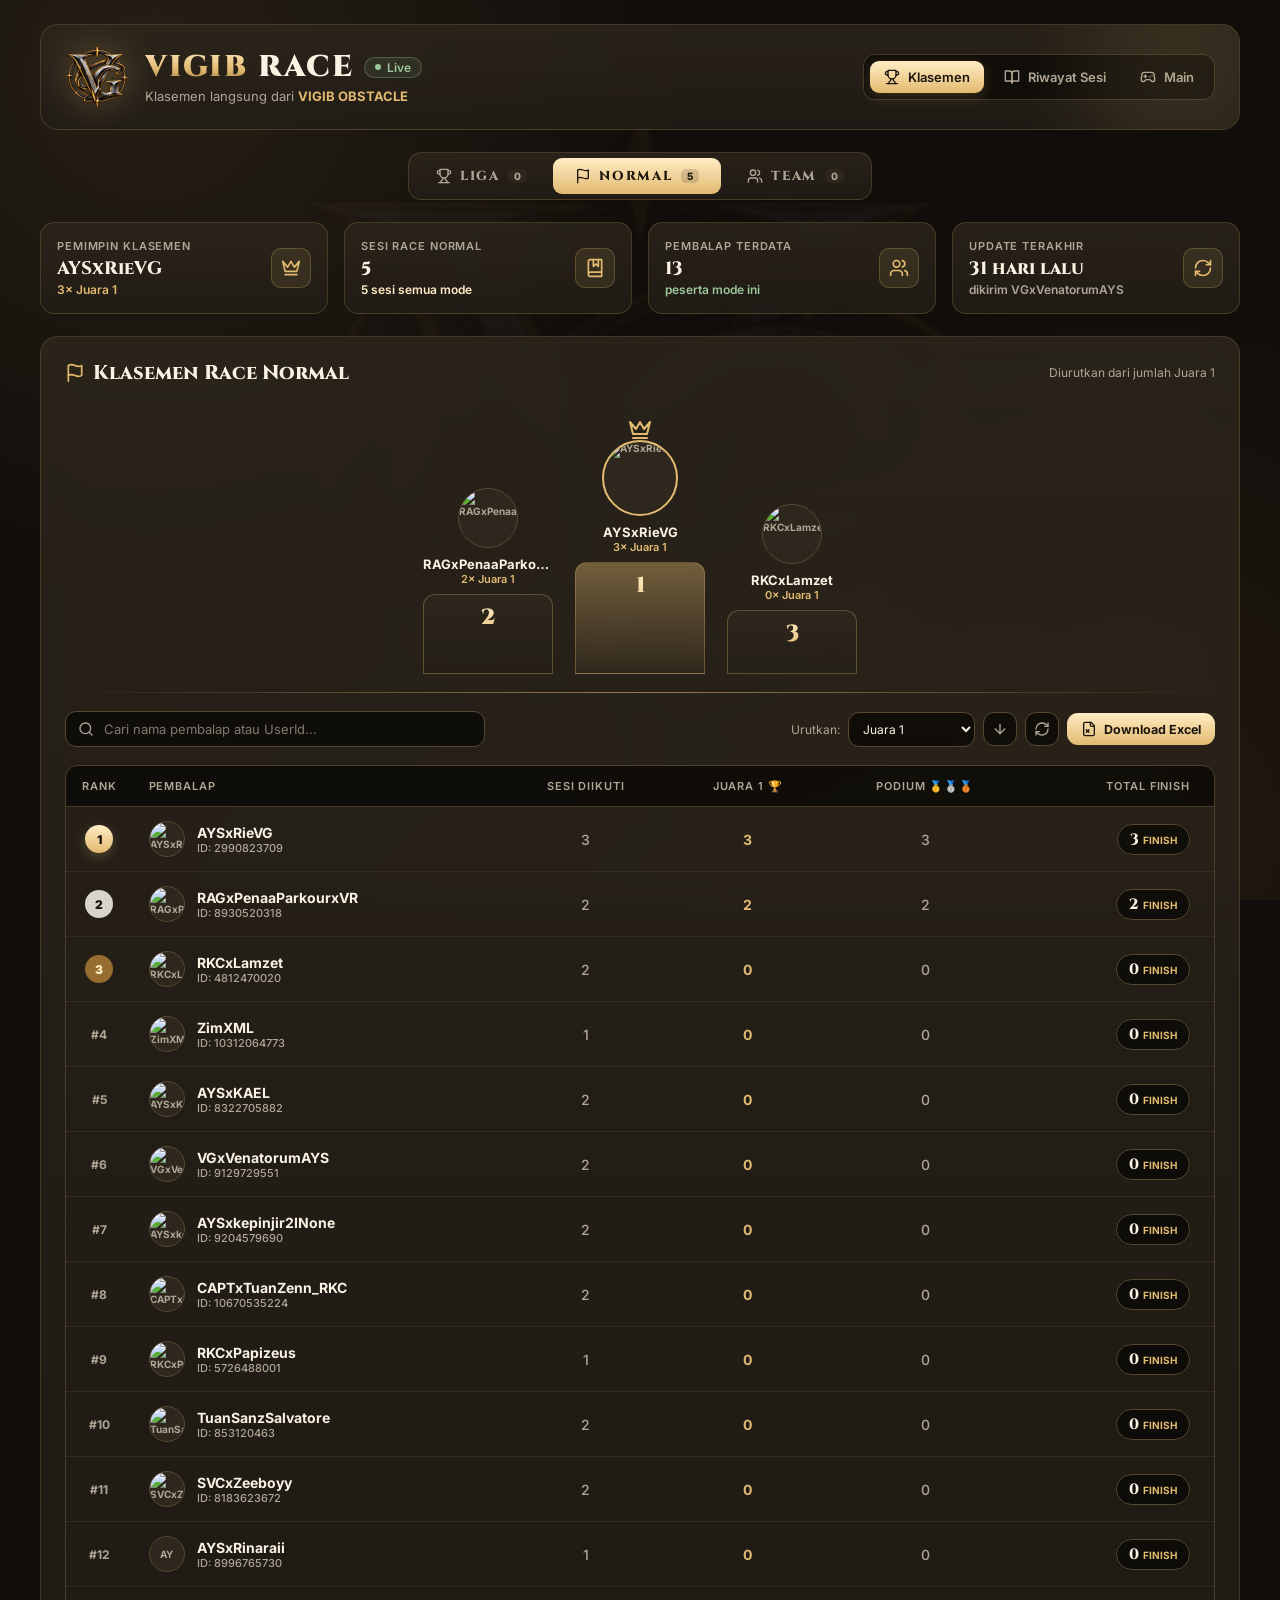
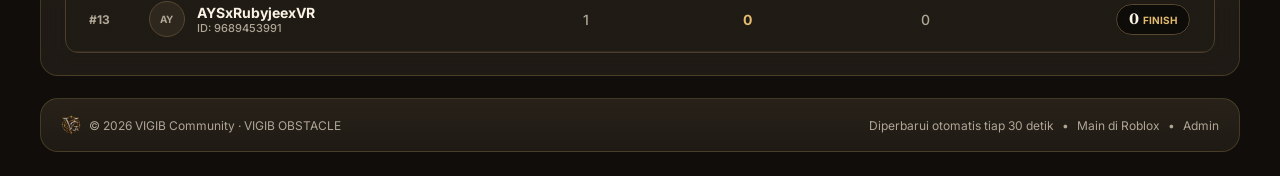
==== index.html @ 1d89939a "Add files via upload" ====
<!DOCTYPE html>
<html lang="id">
<head>
<meta charset="UTF-8">
<meta name="viewport" content="width=device-width, initial-scale=1.0">
<title>VIGIB Race · Klasemen Live</title>
<meta name="description" content="Klasemen dan riwayat race VIGIB OBSTACLE — Race Liga, Normal, dan Team, langsung dari dalam game.">
<meta name="theme-color" content="#100d0a">
<meta property="og:title" content="VIGIB Race · Klasemen Live">
<meta property="og:description" content="Klasemen Liga, Race Normal & Team dari VIGIB OBSTACLE.">
<meta property="og:image" content="logo-vg.png">
<link rel="icon" type="image/png" href="logo-vg.png">
<link rel="preconnect" href="https://fonts.googleapis.com">
<link rel="preconnect" href="https://fonts.gstatic.com" crossorigin>
<link href="https://fonts.googleapis.com/css2?family=Inter:wght@400;500;600;700;800&family=Cinzel:wght@700;800;900&display=swap" rel="stylesheet">
<style>
:root{
  --base:#100d0a; --deep:#0b0907; --card:#221d17; --card2:#2e271d; --line:#584832;
  --gold:#e2ba70; --hi:#ffecc4; --lo:#966c30; --ivory:#faf3e4; --muted:#b0a696; --ink:#1c160e;
  --sage:#9cc79a; --rose:#e58a7a;
  --display:'Cinzel', Georgia, serif; --sans:'Inter', system-ui, -apple-system, 'Segoe UI', Roboto, sans-serif;
}
*{box-sizing:border-box}
html,body{margin:0}
body{
  min-height:100vh; background:var(--base); color:var(--ivory); font-family:var(--sans); font-size:14px;
  background-image:
    radial-gradient(circle at 12% 8%, rgba(226,186,112,.10) 0%, transparent 38%),
    radial-gradient(circle at 88% 92%, rgba(150,108,48,.12) 0%, transparent 42%),
    radial-gradient(circle at 50% 120%, rgba(255,236,196,.05) 0%, transparent 50%);
  background-attachment:fixed;
}
.watermark{position:fixed;inset:0;pointer-events:none;z-index:0;background:url('logo-vg.png') no-repeat center 55%/min(70vw,720px);opacity:.035}
.wrap{position:relative;z-index:1;max-width:1240px;margin:0 auto;padding:24px 20px;display:flex;flex-direction:column;gap:22px}
.panel{background:linear-gradient(180deg,rgba(46,39,29,.80),rgba(34,29,23,.84));backdrop-filter:blur(14px);-webkit-backdrop-filter:blur(14px);border:1px solid rgba(226,186,112,.18);border-radius:18px}
.gold-text{background:linear-gradient(180deg,#ffecc4 0%,#e2ba70 55%,#966c30 100%);-webkit-background-clip:text;background-clip:text;color:transparent}
.gold-btn{background:linear-gradient(180deg,#ffecc4 0%,#e2ba70 100%);color:var(--ink)}
.gold-line{height:1px;background:linear-gradient(90deg,transparent,rgba(226,186,112,.6),transparent)}
.ico{width:16px;height:16px;flex-shrink:0;stroke:currentColor;fill:none;stroke-width:2;stroke-linecap:round;stroke-linejoin:round}
.cinzel{font-family:var(--display)}
.muted{color:var(--muted)} .gold{color:var(--gold)} .sage{color:var(--sage)} .hi{color:var(--hi)}

/* header */
header.panel{position:relative;overflow:hidden;padding:20px 24px;display:flex;gap:16px;align-items:center;justify-content:space-between;flex-wrap:wrap}
header .glow{position:absolute;right:-40px;top:-40px;width:200px;height:200px;border-radius:50%;background:rgba(226,186,112,.10);filter:blur(40px);pointer-events:none}
.brand{display:flex;align-items:center;gap:16px}
.brand img{width:64px;height:64px;filter:drop-shadow(0 0 18px rgba(226,186,112,.35));animation:float 6s ease-in-out infinite}
@keyframes float{0%,100%{transform:translateY(0)}50%{transform:translateY(-4px)}}
.brand h1{margin:0;font-family:var(--display);font-weight:900;font-size:30px;letter-spacing:.06em;line-height:1.1}
.brand p{margin:4px 0 0;color:var(--muted);font-size:13px}
.title-row{display:flex;align-items:center;gap:10px;flex-wrap:wrap}
.live{display:inline-flex;align-items:center;gap:6px;padding:2px 10px;border-radius:99px;font-size:12px;font-weight:600;border:1px solid}
.live.on{background:rgba(156,199,154,.1);color:var(--sage);border-color:rgba(156,199,154,.3)}
.live.off{background:rgba(229,138,122,.1);color:var(--rose);border-color:rgba(229,138,122,.3)}
.live .dot{width:6px;height:6px;border-radius:50%;background:currentColor;animation:pulse 2s ease-in-out infinite}
@keyframes pulse{0%,100%{opacity:1}50%{opacity:.35}}
.tabs{display:flex;gap:6px;flex-wrap:wrap;background:rgba(11,9,7,.7);padding:6px;border-radius:12px;border:1px solid rgba(88,72,50,.7)}
.tab{display:flex;align-items:center;gap:8px;padding:8px 14px;border-radius:9px;font-size:13px;font-weight:600;color:var(--muted);background:none;border:0;cursor:pointer;text-decoration:none;font-family:var(--sans);transition:.15s}
.tab:hover{color:var(--ivory);background:rgba(46,39,29,.7)}
.tab.active{background:linear-gradient(180deg,#ffecc4 0%,#e2ba70 100%);color:var(--ink);box-shadow:0 4px 14px rgba(226,186,112,.2)}

/* mode */
.modes{display:flex;justify-content:center}
.modes .panel{display:inline-flex;gap:4px;padding:5px;border-radius:13px}
.mode{display:flex;align-items:center;gap:8px;padding:9px 22px;border-radius:9px;font-family:var(--display);font-weight:800;letter-spacing:.14em;font-size:13px;color:var(--muted);background:none;border:0;cursor:pointer;transition:.15s}
.mode:hover{color:var(--ivory)}
.mode.active{background:linear-gradient(180deg,#ffecc4 0%,#e2ba70 100%);color:var(--ink)}
.mode .count{font-family:var(--sans);letter-spacing:0;font-size:10px;padding:1px 6px;border-radius:5px;background:var(--card2)}
.mode.active .count{background:rgba(28,22,14,.15)}

/* stats */
.stats{display:grid;grid-template-columns:repeat(4,1fr);gap:16px}
.stat{padding:16px;display:flex;align-items:center;justify-content:space-between;gap:12px;border-radius:14px}
.stat .k{font-size:11px;color:var(--muted);font-weight:600;text-transform:uppercase;letter-spacing:.08em}
.stat .v{font-family:var(--display);font-weight:800;font-size:18px;margin:3px 0 1px;white-space:nowrap;overflow:hidden;text-overflow:ellipsis}
.stat .s{font-size:12px;font-weight:600;white-space:nowrap;overflow:hidden;text-overflow:ellipsis}
.stat .badge{width:40px;height:40px;border-radius:10px;background:rgba(226,186,112,.1);border:1px solid rgba(226,186,112,.25);display:flex;align-items:center;justify-content:center;color:var(--gold);flex-shrink:0}
.stat .badge .ico{width:20px;height:20px}
.stat>div:first-child{min-width:0}

/* main panel */
.main{padding:22px 24px;display:flex;flex-direction:column;gap:18px}
.main-head{display:flex;align-items:center;justify-content:space-between;gap:12px;flex-wrap:wrap}
.main-head h2{margin:0;font-family:var(--display);font-size:20px;font-weight:800;display:flex;align-items:center;gap:8px}
.main-head h2 .ico{width:20px;height:20px;color:var(--gold)}
.filters{display:flex;gap:12px;justify-content:space-between;align-items:center;flex-wrap:wrap}
.search{position:relative;flex:1;max-width:420px;min-width:200px}
.search .ico{position:absolute;left:13px;top:50%;transform:translateY(-50%);color:var(--muted)}
input,select{background:rgba(11,9,7,.8);border:1px solid var(--line);border-radius:11px;color:var(--ivory);font-family:var(--sans);font-size:13px;outline:none}
input{width:100%;padding:9px 14px 9px 38px}
input::placeholder{color:rgba(176,166,150,.7)}
input:focus,select:focus{border-color:var(--gold)}
select{padding:8px 10px;font-size:12px}
.ctrl{display:flex;align-items:center;gap:8px}
.ibtn{padding:8px;background:rgba(11,9,7,.8);border:1px solid var(--line);border-radius:11px;color:var(--muted);cursor:pointer;display:flex}
.ibtn:hover{color:var(--gold)}

/* podium */
.podium{display:flex;align-items:flex-end;justify-content:center;gap:22px;padding-top:14px}
.pcol{display:flex;flex-direction:column;align-items:center;width:130px}
.pcol .who{font-weight:700;font-size:13px;max-width:100%;overflow:hidden;text-overflow:ellipsis;white-space:nowrap;margin-top:8px}
.pcol .val{font-size:11px;color:var(--gold);font-weight:600}
.pcol .crown{color:var(--gold);width:24px;height:24px;margin-bottom:-2px}
.step{margin-top:8px;width:100%;border-radius:12px 12px 0 0;border:1px solid rgba(226,186,112,.3);display:flex;justify-content:center;padding-top:8px;background:linear-gradient(180deg,var(--card2),rgba(34,29,23,.4))}
.step.first{background:linear-gradient(180deg,rgba(226,186,112,.4),rgba(226,186,112,.05))}
.step span{font-family:var(--display);font-weight:900;font-size:22px}

/* avatar */
.av{border-radius:50%;background:var(--card2);border:1px solid var(--line);overflow:hidden;display:flex;align-items:center;justify-content:center;flex-shrink:0;font-size:10px;font-weight:700;color:var(--muted)}
.av img{width:100%;height:100%;object-fit:cover}
.av.big{border:2px solid var(--gold)}
.team-av{border-radius:50%;display:flex;align-items:center;justify-content:center;font-family:var(--display);font-weight:900;border:2px solid var(--gold)}

/* table */
.tbl-wrap{overflow-x:auto;border:1px solid rgba(88,72,50,.8);border-radius:13px}
table{width:100%;border-collapse:collapse;font-size:14px}
thead{background:rgba(11,9,7,.8)}
th{font-size:11px;text-transform:uppercase;letter-spacing:.08em;color:var(--muted);font-weight:600;padding:13px 16px;text-align:center;border-bottom:1px solid rgba(88,72,50,.8);white-space:nowrap}
th.l,td.l{text-align:left} th.r,td.r{text-align:right;padding-right:24px}
td{padding:14px 16px;text-align:center;border-bottom:1px solid rgba(88,72,50,.35);font-weight:500}
tbody tr{transition:background .15s}
tbody tr:hover{background:rgba(46,39,29,.5)}
tbody tr:hover .nm{color:var(--gold)}
.who-cell{display:flex;align-items:center;gap:12px;min-width:0}
.nm{font-weight:700;transition:color .15s}
.sub{font-size:11px;color:var(--muted)}
.rank{display:inline-flex;align-items:center;justify-content:center;width:28px;height:28px;border-radius:50%;font-weight:900;font-size:12px}
.rank.r1{background:linear-gradient(180deg,#ffecc4,#e2ba70);color:var(--ink);box-shadow:0 4px 12px rgba(226,186,112,.25)}
.rank.r2{background:#d9d4cb;color:var(--ink)} .rank.r3{background:var(--lo);color:var(--hi)}
.rank.rn{color:var(--muted);font-weight:700}
.pts{font-family:var(--display);font-weight:800;font-size:15px;background:rgba(11,9,7,.8);border:1px solid var(--line);padding:4px 12px;border-radius:99px;white-space:nowrap}
.pts small{font-family:var(--sans);font-size:10px;color:var(--gold);font-weight:700}
.tbar{width:12px;height:36px;border-radius:99px;flex-shrink:0}

/* history */
.sess{background:rgba(11,9,7,.6);border:1px solid rgba(88,72,50,.7);border-radius:13px;padding:16px;display:flex;flex-direction:column;gap:12px;transition:border-color .15s}
.sess:hover{border-color:rgba(226,186,112,.4)}
.sess-top{display:flex;justify-content:space-between;align-items:center;gap:10px;flex-wrap:wrap}
.sess-no{width:46px;height:46px;border-radius:11px;display:flex;align-items:center;justify-content:center;font-family:var(--display);font-weight:900;font-size:14px}
.tagm{font-size:10px;margin-left:6px;padding:2px 8px;border-radius:5px;background:rgba(226,186,112,.15);color:var(--gold);font-weight:700;letter-spacing:.08em}
.chips{display:flex;flex-wrap:wrap;gap:8px}
.chip{display:inline-flex;align-items:center;gap:8px;padding:6px 12px;border-radius:9px;background:rgba(46,39,29,.7);border:1px solid rgba(88,72,50,.7);font-size:12px}
.dotc{width:8px;height:8px;border-radius:50%}
.champs{display:grid;grid-template-columns:repeat(3,1fr);gap:8px}
.champ{display:flex;align-items:center;gap:10px;border-radius:10px;padding:8px 12px;border:1px solid rgba(88,72,50,.6);background:rgba(34,29,23,.6);min-width:0}
.champ.first{border-color:rgba(226,186,112,.5);background:rgba(226,186,112,.1)}
.champ .md{width:24px;text-align:center;font-size:16px}
.champ .nm{flex:1;font-size:13px;overflow:hidden;text-overflow:ellipsis;white-space:nowrap}
.champ .plus{font-family:var(--display);font-weight:800;font-size:12px;color:var(--sage)}

.empty{padding:56px 0;display:flex;flex-direction:column;align-items:center;gap:12px;text-align:center}
.empty img{width:80px;height:80px;opacity:.6}
.empty p{color:var(--muted);max-width:420px;margin:0}
.err{padding:14px 18px;color:var(--rose);display:flex;gap:8px;align-items:center;border-color:rgba(229,138,122,.4)}

footer.panel{padding:16px 20px;display:flex;justify-content:space-between;align-items:center;gap:10px;flex-wrap:wrap;font-size:12px;color:var(--muted)}
footer a{color:var(--muted);text-decoration:none} footer a:hover{color:var(--gold)}
footer .f{display:flex;align-items:center;gap:8px}
footer img{width:20px;height:20px}

.toast{position:fixed;top:20px;right:20px;z-index:50;display:flex;align-items:center;gap:10px;padding:12px 16px;border-radius:12px;border-color:rgba(226,186,112,.5)!important;box-shadow:0 10px 40px rgba(0,0,0,.5);animation:tin .35s ease-out}
.toast .ico{color:var(--gold);width:20px;height:20px}
@keyframes tin{from{opacity:0;transform:translateY(-8px)}to{opacity:1;transform:none}}
#confetti{position:fixed;inset:0;pointer-events:none;z-index:60}

.xbtn{display:inline-flex;align-items:center;gap:7px;padding:8px 14px;border-radius:11px;border:0;cursor:pointer;font-family:var(--sans);font-weight:700;font-size:12.5px;white-space:nowrap}
.xbtn:hover{filter:brightness(1.06)}
@media (min-width:1500px){ .wrap{max-width:1400px} }
@media (max-width:1100px){ .stats{gap:12px} .stat .v{font-size:16px} }
@media (max-width:900px){
  .stats{grid-template-columns:repeat(2,1fr)}
  .champs{grid-template-columns:repeat(2,1fr)}
  header.panel{justify-content:center;text-align:center}
  .brand{justify-content:center}
  .tabs{width:100%;justify-content:center}
}
@media (max-width:600px){
  .wrap{padding:12px 10px;gap:14px}
  header.panel{padding:14px}
  .brand{gap:10px}
  .brand img{width:46px;height:46px}
  .brand h1{font-size:21px}
  .brand p{font-size:12px}
  .tabs{display:grid;grid-template-columns:repeat(3,1fr)}
  .tab{padding:8px 6px;font-size:12px;justify-content:center}
  .modes .panel{width:100%;display:grid;grid-template-columns:repeat(3,1fr)}
  .mode{padding:9px 4px;font-size:11px;letter-spacing:.06em;justify-content:center;gap:5px}
  .mode .ico{display:none}
  .main{padding:14px 12px;gap:14px}
  .main-head{flex-direction:column;align-items:flex-start;gap:4px}
  .stats{gap:10px}
  .stat{padding:11px}
  .stat .v{font-size:14px}
  .stat .badge{width:32px;height:32px}.stat .badge .ico{width:16px;height:16px}
  .pcol{width:30%;max-width:110px}
  .podium{gap:8px}
  .champs{grid-template-columns:1fr}
  .filters{flex-direction:column;align-items:stretch}
  .search{max-width:none;min-width:0}
  .ctrl{flex-wrap:wrap}
  .ctrl select{flex:1}
  .xbtn{flex-basis:100%;justify-content:center;padding:10px}
  th,td{padding:10px 8px}
  table{font-size:13px}
  .hm{display:none}
  th:first-child,td:first-child{width:40px;padding-left:8px;padding-right:4px}
  td.l{max-width:0;width:100%}
  .who-cell>div{min-width:0}
  .who-cell .nm{display:block;overflow:hidden;text-overflow:ellipsis;white-space:nowrap}
  .who-cell .av{width:28px!important;height:28px!important}
  th{white-space:normal;font-size:10px;letter-spacing:.04em;line-height:1.3}
  th:not(.l):not(:first-child),td:not(.l):not(:first-child){width:1%;white-space:nowrap}
  .pts small{display:none}
  .who-cell{gap:8px}
  .who-cell .sub{display:none}
  .pts{font-size:13px;padding:3px 8px}
  td.r,th.r{padding-right:10px}
  .sess{padding:12px}
  footer.panel{flex-direction:column;text-align:center}
  footer .f{flex-wrap:wrap;justify-content:center}
  .toast{left:10px;right:10px}
}
@media (max-width:380px){
  .stats{grid-template-columns:1fr}
  .brand h1{font-size:18px}
  .rank{width:24px;height:24px;font-size:11px}
}
</style>
</head>
<body>
<div class="watermark"></div>
<canvas id="confetti"></canvas>
<div class="wrap" id="app"></div>

<script>
(() => {
"use strict";
const ROBLOX_GAME_URL = "https://www.roblox.com/games/81010900767282";
const REFRESH_MS = 30000;
const MODE_INFO = {
  liga:   { label: "LIGA",   long: "Race Liga",   icon: "trophy" },
  normal: { label: "NORMAL", long: "Race Normal", icon: "flag" },
  team:   { label: "TEAM",   long: "Race Team",   icon: "users" },
};
const MEDAL = { 1: "🥇", 2: "🥈", 3: "🥉" };

const P = {
  trophy: '<path d="M6 9H4.5a2.5 2.5 0 0 1 0-5H6"/><path d="M18 9h1.5a2.5 2.5 0 0 0 0-5H18"/><path d="M4 22h16"/><path d="M10 14.66V17c0 .55-.47.98-.97 1.21C7.85 18.75 7 20.24 7 22"/><path d="M14 14.66V17c0 .55.47.98.97 1.21C16.15 18.75 17 20.24 17 22"/><path d="M18 2H6v7a6 6 0 0 0 12 0V2Z"/>',
  flag: '<path d="M4 15s1-1 4-1 5 2 8 2 4-1 4-1V3s-1 1-4 1-5-2-8-2-4 1-4 1z"/><line x1="4" x2="4" y1="22" y2="15"/>',
  users: '<path d="M16 21v-2a4 4 0 0 0-4-4H6a4 4 0 0 0-4 4v2"/><circle cx="9" cy="7" r="4"/><path d="M22 21v-2a4 4 0 0 0-3-3.87"/><path d="M16 3.13a4 4 0 0 1 0 7.75"/>',
  book: '<path d="M2 3h6a4 4 0 0 1 4 4v14a3 3 0 0 0-3-3H2z"/><path d="M22 3h-6a4 4 0 0 0-4 4v14a3 3 0 0 1 3-3h7z"/>',
  game: '<line x1="6" x2="10" y1="11" y2="11"/><line x1="8" x2="8" y1="9" y2="13"/><line x1="15" x2="15.01" y1="12" y2="12"/><line x1="18" x2="18.01" y1="10" y2="10"/><path d="M17.32 5H6.68a4 4 0 0 0-3.978 3.59c-.006.052-.01.101-.017.152C2.604 9.416 2 14.456 2 16a3 3 0 0 0 3 3c1 0 1.5-.5 2-1l1.414-1.414A2 2 0 0 1 9.828 16h4.344a2 2 0 0 1 1.414.586L17 18c.5.5 1 1 2 1a3 3 0 0 0 3-3c0-1.545-.604-6.584-.685-7.258-.007-.05-.011-.1-.017-.151A4 4 0 0 0 17.32 5z"/>',
  crown: '<path d="m2 4 3 12h14l3-12-6 7-4-7-4 7-6-7zm3 16h14"/>',
  bookmark: '<path d="M4 19.5v-15A2.5 2.5 0 0 1 6.5 2H20v20H6.5a2.5 2.5 0 0 1 0-5H20"/><polyline points="10 2 10 10 13 7 16 10 16 2"/>',
  refresh: '<path d="M3 12a9 9 0 0 1 9-9 9.75 9.75 0 0 1 6.74 2.74L21 8"/><path d="M21 3v5h-5"/><path d="M21 12a9 9 0 0 1-9 9 9.75 9.75 0 0 1-6.74-2.74L3 16"/><path d="M8 16H3v5"/>',
  search: '<circle cx="11" cy="11" r="8"/><path d="m21 21-4.3-4.3"/>',
  up: '<path d="m5 12 7-7 7 7"/><path d="M12 19V5"/>',
  down: '<path d="M12 5v14"/><path d="m19 12-7 7-7-7"/>',
  calendar: '<rect width="18" height="18" x="3" y="4" rx="2" ry="2"/><line x1="16" x2="16" y1="2" y2="6"/><line x1="8" x2="8" y1="2" y2="6"/><line x1="3" x2="21" y1="10" y2="10"/>',
  sparkles: '<path d="m12 3-1.9 5.8a2 2 0 0 1-1.3 1.3L3 12l5.8 1.9a2 2 0 0 1 1.3 1.3L12 21l1.9-5.8a2 2 0 0 1 1.3-1.3L21 12l-5.8-1.9a2 2 0 0 1-1.3-1.3Z"/>',
  xls: '<path d="M15 2H6a2 2 0 0 0-2 2v16a2 2 0 0 0 2 2h12a2 2 0 0 0 2-2V7Z"/><path d="M14 2v4a2 2 0 0 0 2 2h4"/><path d="m8 13 4 4"/><path d="m12 13-4 4"/>',
  alert: '<path d="m21.73 18-8-14a2 2 0 0 0-3.48 0l-8 14A2 2 0 0 0 4 21h16a2 2 0 0 0 1.73-3Z"/><line x1="12" x2="12" y1="9" y2="13"/><line x1="12" x2="12.01" y1="17" y2="17"/>',
};
const ico = (n, cls = "") => `<svg class="ico ${cls}" viewBox="0 0 24 24" aria-hidden="true">${P[n] || ""}</svg>`;

const esc = (s) => String(s ?? "").replace(/[&<>"']/g, (c) => ({ "&": "&amp;", "<": "&lt;", ">": "&gt;", '"': "&quot;", "'": "&#39;" }[c]));
const fmtDate = (unix) => {
  if (!unix) return "-";
  const d = new Date(unix * 1000);
  return d.toLocaleDateString("id-ID", { day: "2-digit", month: "short", year: "numeric" }) + " · " +
         d.toLocaleTimeString("id-ID", { hour: "2-digit", minute: "2-digit" });
};
const timeAgo = (ms) => {
  if (!ms) return "belum ada";
  const s = Math.max(0, Math.floor((Date.now() - ms) / 1000));
  if (s < 60) return "baru saja";
  if (s < 3600) return Math.floor(s / 60) + " menit lalu";
  if (s < 86400) return Math.floor(s / 3600) + " jam lalu";
  return Math.floor(s / 86400) + " hari lalu";
};

const XLSX = (() => {
  const enc = new TextEncoder();
  const CRC = (() => { const t = new Uint32Array(256); for (let n = 0; n < 256; n++) { let c = n; for (let k = 0; k < 8; k++) c = c & 1 ? 0xEDB88320 ^ (c >>> 1) : c >>> 1; t[n] = c >>> 0; } return t; })();
  const crc32 = (b) => { let c = 0xFFFFFFFF; for (let i = 0; i < b.length; i++) c = CRC[(c ^ b[i]) & 0xFF] ^ (c >>> 8); return (c ^ 0xFFFFFFFF) >>> 0; };
  const x = (s) => String(s ?? "").replace(/[\u0000-\u0008\u000B\u000C\u000E-\u001F]/g, "").replace(/[&<>"]/g, (c) => ({ "&": "&amp;", "<": "&lt;", ">": "&gt;", '"': "&quot;" }[c]));
  const colName = (i) => { let s = ""; i++; while (i > 0) { const m = (i - 1) % 26; s = String.fromCharCode(65 + m) + s; i = Math.floor((i - 1) / 26); } return s; };
  const safeName = (n, used) => { let s = String(n).replace(/[\[\]:*?/\\]/g, " ").slice(0, 31) || "Sheet"; let t = s, k = 2; while (used.has(t.toLowerCase())) t = s.slice(0, 28) + " " + k++; used.add(t.toLowerCase()); return t; };
  function sheetXml(sh) {
    const cols = sh.cols || [];
    const rows = [cols.map((c) => c.h), ...(sh.rows || [])];
    const body = rows.map((r, ri) => `<row r="${ri + 1}">${r.map((v, ci) => {
      const ref = colName(ci) + (ri + 1);
      if (ri === 0) return `<c r="${ref}" t="inlineStr" s="1"><is><t>${x(v)}</t></is></c>`;
      if (v === null || v === undefined || v === "") return "";
      if (typeof v === "number" && isFinite(v)) return `<c r="${ref}"><v>${v}</v></c>`;
      if (v instanceof Date) return `<c r="${ref}" s="2"><v>${(v.getTime() - v.getTimezoneOffset() * 60000) / 86400000 + 25569}</v></c>`;
      return `<c r="${ref}" t="inlineStr"><is><t xml:space="preserve">${x(v)}</t></is></c>`;
    }).join("")}</row>`).join("");
    const colXml = cols.length ? `<cols>${cols.map((c, i) => `<col min="${i + 1}" max="${i + 1}" width="${c.w || 14}" customWidth="1"/>`).join("")}</cols>` : "";
    const last = colName(Math.max(cols.length, 1) - 1) + Math.max(rows.length, 1);
    return `<?xml version="1.0" encoding="UTF-8" standalone="yes"?><worksheet xmlns="http://schemas.openxmlformats.org/spreadsheetml/2006/main"><sheetViews><sheetView workbookViewId="0"><pane ySplit="1" topLeftCell="A2" activePane="bottomLeft" state="frozen"/></sheetView></sheetViews>${colXml}<sheetData>${body}</sheetData>${rows.length > 1 ? `<autoFilter ref="A1:${last}"/>` : ""}</worksheet>`;
  }
  function zip(files) {
    const parts = [], central = []; let off = 0;
    const u16 = (n) => [n & 255, (n >>> 8) & 255], u32 = (n) => [n & 255, (n >>> 8) & 255, (n >>> 16) & 255, (n >>> 24) & 255];
    const d = new Date(), dt = ((d.getHours() << 11) | (d.getMinutes() << 5) | (d.getSeconds() >> 1)), dd = (((d.getFullYear() - 1980) << 9) | ((d.getMonth() + 1) << 5) | d.getDate());
    for (const f of files) {
      const name = enc.encode(f.name), data = enc.encode(f.data), crc = crc32(data);
      const head = [...u32(0x04034b50), ...u16(20), ...u16(0x0800), ...u16(0), ...u16(dt), ...u16(dd), ...u32(crc), ...u32(data.length), ...u32(data.length), ...u16(name.length), ...u16(0)];
      parts.push(new Uint8Array(head), name, data);
      central.push(new Uint8Array([...u32(0x02014b50), ...u16(20), ...u16(20), ...u16(0x0800), ...u16(0), ...u16(dt), ...u16(dd), ...u32(crc), ...u32(data.length), ...u32(data.length), ...u16(name.length), ...u16(0), ...u16(0), ...u16(0), ...u16(0), ...u32(0), ...u32(off)]), name);
      off += head.length + name.length + data.length;
    }
    const csize = central.reduce((n, a) => n + a.length, 0);
    const end = new Uint8Array([...u32(0x06054b50), ...u16(0), ...u16(0), ...u16(files.length), ...u16(files.length), ...u32(csize), ...u32(off), ...u16(0)]);
    return new Blob([...parts, ...central, end], { type: "application/vnd.openxmlformats-officedocument.spreadsheetml.sheet" });
  }
  function build(sheets) {
    const used = new Set();
    const named = sheets.map((s) => ({ ...s, name: safeName(s.name, used) }));
    const files = [
      { name: "[Content_Types].xml", data: `<?xml version="1.0" encoding="UTF-8" standalone="yes"?><Types xmlns="http://schemas.openxmlformats.org/package/2006/content-types"><Default Extension="rels" ContentType="application/vnd.openxmlformats-package.relationships+xml"/><Default Extension="xml" ContentType="application/xml"/><Override PartName="/xl/workbook.xml" ContentType="application/vnd.openxmlformats-officedocument.spreadsheetml.sheet.main+xml"/><Override PartName="/xl/styles.xml" ContentType="application/vnd.openxmlformats-officedocument.spreadsheetml.styles+xml"/>${named.map((_, i) => `<Override PartName="/xl/worksheets/sheet${i + 1}.xml" ContentType="application/vnd.openxmlformats-officedocument.spreadsheetml.worksheet+xml"/>`).join("")}</Types>` },
      { name: "_rels/.rels", data: `<?xml version="1.0" encoding="UTF-8" standalone="yes"?><Relationships xmlns="http://schemas.openxmlformats.org/package/2006/relationships"><Relationship Id="rId1" Type="http://schemas.openxmlformats.org/officeDocument/2006/relationships/officeDocument" Target="xl/workbook.xml"/></Relationships>` },
      { name: "xl/workbook.xml", data: `<?xml version="1.0" encoding="UTF-8" standalone="yes"?><workbook xmlns="http://schemas.openxmlformats.org/spreadsheetml/2006/main" xmlns:r="http://schemas.openxmlformats.org/officeDocument/2006/relationships"><sheets>${named.map((s, i) => `<sheet name="${x(s.name)}" sheetId="${i + 1}" r:id="rId${i + 1}"/>`).join("")}</sheets></workbook>` },
      { name: "xl/_rels/workbook.xml.rels", data: `<?xml version="1.0" encoding="UTF-8" standalone="yes"?><Relationships xmlns="http://schemas.openxmlformats.org/package/2006/relationships">${named.map((_, i) => `<Relationship Id="rId${i + 1}" Type="http://schemas.openxmlformats.org/officeDocument/2006/relationships/worksheet" Target="worksheets/sheet${i + 1}.xml"/>`).join("")}<Relationship Id="rId${named.length + 1}" Type="http://schemas.openxmlformats.org/officeDocument/2006/relationships/styles" Target="styles.xml"/></Relationships>` },
      { name: "xl/styles.xml", data: `<?xml version="1.0" encoding="UTF-8" standalone="yes"?><styleSheet xmlns="http://schemas.openxmlformats.org/spreadsheetml/2006/main"><numFmts count="1"><numFmt numFmtId="164" formatCode="dd mmm yyyy hh:mm"/></numFmts><fonts count="2"><font><sz val="11"/><name val="Calibri"/></font><font><b/><sz val="11"/><color rgb="FF1C160E"/><name val="Calibri"/></font></fonts><fills count="3"><fill><patternFill patternType="none"/></fill><fill><patternFill patternType="gray125"/></fill><fill><patternFill patternType="solid"><fgColor rgb="FFE2BA70"/><bgColor indexed="64"/></patternFill></fill></fills><borders count="1"><border><left/><right/><top/><bottom/><diagonal/></border></borders><cellStyleXfs count="1"><xf numFmtId="0" fontId="0" fillId="0" borderId="0"/></cellStyleXfs><cellXfs count="3"><xf numFmtId="0" fontId="0" fillId="0" borderId="0" xfId="0"/><xf numFmtId="0" fontId="1" fillId="2" borderId="0" xfId="0" applyFont="1" applyFill="1"/><xf numFmtId="164" fontId="0" fillId="0" borderId="0" xfId="0" applyNumberFormat="1"/></cellXfs><cellStyles count="1"><cellStyle name="Normal" xfId="0" builtinId="0"/></cellStyles></styleSheet>` },
      ...named.map((s, i) => ({ name: `xl/worksheets/sheet${i + 1}.xml`, data: sheetXml(s) })),
    ];
    return zip(files);
  }
  function download(filename, sheets) {
    const blob = build(sheets);
    const a = document.createElement("a");
    a.href = URL.createObjectURL(blob); a.download = filename;
    document.body.appendChild(a); a.click(); a.remove();
    setTimeout(() => URL.revokeObjectURL(a.href), 4000);
  }
  return { build, download };
})();

function vigibSheets(data) {
  const L = { liga: "LIGA", normal: "NORMAL", team: "TEAM" };
  const d = (u) => (u ? new Date(Number(u) * 1000) : "");
  const sheets = [];
  const lb = data.modes && data.modes.liga && data.modes.liga.ligaLeaderboard;
  if (Array.isArray(lb) && lb.length) {
    sheets.push({ name: "Klasemen Liga", cols: [{ h: "Rank", w: 7 }, { h: "Nama", w: 26 }, { h: "UserId", w: 14 }, { h: "Total Poin", w: 12 }, { h: "Sesi", w: 8 }],
      rows: [...lb].sort((a, b) => (Number(b.totalPoints) || 0) - (Number(a.totalPoints) || 0)).map((e, i) => [i + 1, e.displayName || "", Number(e.userId) || "", Number(e.totalPoints) || 0, e.sessionCount != null ? Number(e.sessionCount) : ""]) });
  }
  for (const m of ["liga", "normal", "team"]) {
    const ss = [...((data.modes && data.modes[m] && data.modes[m].sessions) || [])].sort((a, b) => a.sessionNumber - b.sessionNumber);
    if (!ss.length) continue;
    const rows = [];
    for (const s of ss) {
      const lp = {}; (s.ligaPoints || []).forEach((l) => { lp[l.userId] = l.points; });
      const ch = [...(s.champions || [])].sort((a, b) => a.rank - b.rank);
      if (!ch.length) rows.push([s.sessionNumber, d(s.timestamp), "", "(tidak ada yang finish)", "", "", (s.participants || []).length]);
      ch.forEach((c) => rows.push([s.sessionNumber, d(s.timestamp), Number(c.rank) || "", c.displayName || "", Number(c.userId) || "", m === "liga" ? (lp[c.userId] ?? c.points ?? "") : (c.points ?? ""), (s.participants || []).length]));
    }
    sheets.push({ name: `Juara ${L[m]}`, cols: [{ h: "Sesi", w: 7 }, { h: "Tanggal", w: 19 }, { h: "Posisi", w: 8 }, { h: "Nama", w: 26 }, { h: "UserId", w: 14 }, { h: m === "liga" ? "Poin Liga" : "Poin", w: 10 }, { h: "Jumlah Peserta", w: 15 }], rows });
    const pr = [];
    ss.forEach((s) => (s.participants || []).forEach((p) => pr.push([s.sessionNumber, d(s.timestamp), p.displayName || "", Number(p.userId) || "", p.team ? p.team.name || "" : ""])));
    if (pr.length) sheets.push({ name: `Peserta ${L[m]}`, cols: [{ h: "Sesi", w: 7 }, { h: "Tanggal", w: 19 }, { h: "Nama", w: 26 }, { h: "UserId", w: 14 }, { h: "Tim", w: 16 }], rows: pr });
    if (m === "team") {
      const tr = [];
      ss.forEach((s) => [...(s.teamData || [])].sort((a, b) => (b.points || 0) - (a.points || 0)).forEach((t, i) => tr.push([s.sessionNumber, d(s.timestamp), i + 1, t.name || "", Number(t.points) || 0, Number(t.memberCount) || 0])));
      if (tr.length) sheets.push({ name: "Tim per Sesi", cols: [{ h: "Sesi", w: 7 }, { h: "Tanggal", w: 19 }, { h: "Peringkat", w: 10 }, { h: "Tim", w: 20 }, { h: "Poin", w: 9 }, { h: "Anggota", w: 9 }], rows: tr });
    }
  }
  if (!sheets.length) sheets.push({ name: "VIGIB Race", cols: [{ h: "Info", w: 40 }], rows: [["Belum ada data race"]] });
  return sheets;
}
function vigibExcelName() {
  const t = new Date(), p = (n) => String(n).padStart(2, "0");
  return `VIGIB_Race_${t.getFullYear()}-${p(t.getMonth() + 1)}-${p(t.getDate())}_${p(t.getHours())}${p(t.getMinutes())}.xlsx`;
}

const S = { data: null, error: null, lastFetch: 0, avatars: {}, tab: "standings", mode: "liga", q: "", sortBy: "default", order: "desc", known: null };

function playerStandings(mode, md) {
  const sessions = (md && md.sessions) || [];
  const map = new Map();
  const get = (uid, name) => {
    const k = String(uid);
    if (!map.has(k)) map.set(k, { userId: k, username: name || ("Player_" + k), points: 0, wins: 0, podiums: 0, finishes: 0, sessions: 0 });
    const e = map.get(k);
    if (name) e.username = name;
    return e;
  };
  [...sessions].sort((a, b) => a.sessionNumber - b.sessionNumber).forEach((s) => {
    (s.participants || []).forEach((p) => { get(p.userId, p.displayName).sessions += 1; });
    (s.champions || []).forEach((c) => {
      const e = get(c.userId, c.displayName);
      e.finishes += 1;
      if (c.rank === 1) e.wins += 1;
      if (c.rank >= 1 && c.rank <= 3) e.podiums += 1;
    });
    if (mode === "liga") (s.ligaPoints || []).forEach((l) => { get(l.userId, l.displayName).points += Number(l.points) || 0; });
  });
  if (mode === "liga" && md && Array.isArray(md.ligaLeaderboard) && md.ligaLeaderboard.length) {
    map.forEach((e) => { e.points = 0; });
    md.ligaLeaderboard.forEach((l) => { get(l.userId, l.displayName).points = Number(l.totalPoints) || 0; });
  }
  return [...map.values()];
}
function teamStandings(md) {
  const sessions = (md && md.sessions) || [];
  const map = new Map();
  [...sessions].sort((a, b) => a.sessionNumber - b.sessionNumber).forEach((s) => {
    const teams = [...(s.teamData || [])].sort((a, b) => (b.points || 0) - (a.points || 0));
    teams.forEach((t, i) => {
      const k = (t.name || "TIM").toUpperCase();
      if (!map.has(k)) map.set(k, { name: t.name || "TIM", colorHex: t.colorHex || "#e2ba70", points: 0, wins: 0, sessions: 0, members: 0 });
      const e = map.get(k);
      e.points += Number(t.points) || 0;
      e.sessions += 1;
      if (i === 0 && (t.points || 0) > 0) e.wins += 1;
      if (t.colorHex) e.colorHex = t.colorHex;
      e.members = Math.max(e.members, t.memberCount || 0);
    });
  });
  return [...map.values()];
}
function computeRows() {
  const md = (S.data && S.data.modes && S.data.modes[S.mode]) || { sessions: [] };
  const list = S.mode === "team" ? teamStandings(md) : playerStandings(S.mode, md);
  const base = [...list].sort((a, b) =>
    S.mode === "normal" ? (b.wins - a.wins) || (b.podiums - a.podiums) || (b.finishes - a.finishes)
                        : (b.points - a.points) || (b.wins - a.wins));
  base.forEach((r, i) => { r.rank = i + 1; });
  const key = S.sortBy === "default" ? (S.mode === "normal" ? "wins" : "points") : S.sortBy;
  const q = S.q.toLowerCase();
  const rows = base
    .filter((r) => !q || (r.username || r.name || "").toLowerCase().includes(q) || String(r.userId || "").includes(q))
    .sort((a, b) => (S.order === "asc" ? a[key] - b[key] : b[key] - a[key]) || (a.rank - b.rank));
  return { md, ranked: base, rows };
}
const valueOf = (d) => S.mode === "normal" ? `${d.wins}× Juara 1` : `${d.points} PTS`;

function avatar(userId, name, size = 36, big = false) {
  const src = S.avatars[String(userId)];
  const inner = src ? `<img src="${esc(src)}" alt="${esc(name)}" loading="lazy">` : esc((name || "?").slice(0, 2).toUpperCase());
  return `<div class="av${big ? " big" : ""}" style="width:${size}px;height:${size}px">${inner}</div>`;
}
function rankBadge(r) {
  return r <= 3 ? `<span class="rank r${r}">${r}</span>` : `<span class="rank rn">#${r}</span>`;
}
function stat(label, value, sub, icon, cls = "gold") {
  return `<div class="panel stat"><div><div class="k">${esc(label)}</div><div class="v cinzel">${esc(value)}</div><div class="s ${cls}">${esc(sub)}</div></div><div class="badge">${ico(icon)}</div></div>`;
}
function empty(text) {
  return `<div class="empty"><img src="logo-vg.png" alt="VG"><p>${esc(text)}</p></div>`;
}
function podium(top) {
  if (!top.length) return "";
  const order = [[top[1], 2, 80], [top[0], 1, 112], [top[2], 3, 64]];
  return `<div class="podium">${order.map(([d, rank, h]) => {
    if (!d) return `<div class="pcol"></div>`;
    const sz = rank === 1 ? 76 : 60;
    const face = S.mode === "team"
      ? `<div class="team-av" style="width:${sz}px;height:${sz}px;background:${esc(d.colorHex)}33;color:${esc(d.colorHex)}">${esc((d.name || "?").slice(0, 2).toUpperCase())}</div>`
      : avatar(d.userId, d.username, sz, rank === 1);
    return `<div class="pcol">${rank === 1 ? ico("crown", "crown") : ""}${face}
      <div class="who">${esc(d.username || d.name)}</div><div class="val">${esc(valueOf(d))}</div>
      <div class="step${rank === 1 ? " first" : ""}" style="height:${h}px"><span class="gold-text">${rank}</span></div></div>`;
  }).join("")}</div>`;
}

function render() {
  const { md, ranked, rows } = computeRows();
  const sessions = md.sessions || [];
  const leader = ranked[0];
  const totalAll = Object.values((S.data && S.data.modes) || {}).reduce((n, m) => n + ((m.sessions && m.sessions.length) || 0), 0);
  const uniq = new Set(); sessions.forEach((x) => (x.participants || []).forEach((p) => uniq.add(p.userId)));
  const live = S.lastFetch && !S.error && (Date.now() - S.lastFetch < REFRESH_MS * 2.5);
  const mi = MODE_INFO[S.mode];
  const counts = (m) => (S.data && S.data.modes && S.data.modes[m] && S.data.modes[m].sessions.length) || 0;
  const SORTS = S.mode === "liga"
    ? [["default", "Total Poin"], ["wins", "Juara 1"], ["podiums", "Podium (Top 3)"], ["sessions", "Sesi Diikuti"]]
    : S.mode === "team"
    ? [["default", "Total Poin"], ["wins", "Menang Sesi"], ["sessions", "Sesi Diikuti"]]
    : [["default", "Juara 1"], ["podiums", "Podium (Top 3)"], ["finishes", "Total Finish"], ["sessions", "Sesi Diikuti"]];

  let html = `
  <header class="panel"><div class="glow"></div>
    <div class="brand"><img src="logo-vg.png" alt="Logo VG">
      <div><div class="title-row"><h1><span class="gold-text">VIGIB</span> RACE</h1>
        <span class="live ${live ? "on" : "off"}"><span class="dot"></span>${live ? "Live" : (S.error ? "Offline" : "Memuat")}</span></div>
        <p>Klasemen langsung dari <b class="gold">VIGIB OBSTACLE</b></p></div>
    </div>
    <nav class="tabs">
      <button class="tab ${S.tab === "standings" ? "active" : ""}" data-tab="standings">${ico("trophy")}Klasemen</button>
      <button class="tab ${S.tab === "history" ? "active" : ""}" data-tab="history">${ico("book")}Riwayat Sesi</button>
      <a class="tab" href="${ROBLOX_GAME_URL}" target="_blank" rel="noopener">${ico("game")}Main</a>
    </nav>
  </header>

  <div class="modes"><div class="panel">${Object.entries(MODE_INFO).map(([k, v]) =>
    `<button class="mode ${S.mode === k ? "active" : ""}" data-mode="${k}">${ico(v.icon)}${v.label}<span class="count">${counts(k)}</span></button>`).join("")}</div></div>

  <div class="stats">
    ${stat(S.mode === "team" ? "Tim Teratas" : "Pemimpin Klasemen", leader ? (leader.username || leader.name) : "-", leader ? valueOf(leader) : "belum ada data", "crown")}
    ${stat("Sesi " + mi.long, sessions.length, totalAll + " sesi semua mode", "bookmark", "hi")}
    ${stat("Pembalap Terdata", uniq.size, "peserta mode ini", "users", "sage")}
    ${stat("Update Terakhir", timeAgo(md.updatedAt), md.sentBy ? "dikirim " + md.sentBy.displayName : "dari game", "refresh", "muted")}
  </div>
  ${S.error ? `<div class="panel err">${ico("alert")} Gagal memuat data: ${esc(S.error)}</div>` : ""}`;

  if (S.tab === "standings") {
    const head = S.mode === "team"
      ? `<tr><th style="width:56px">Rank</th><th class="l">Tim</th><th class="hm">Sesi</th><th>Menang 🏆</th><th class="hm">Anggota</th><th class="r">Total Poin</th></tr>`
      : `<tr><th style="width:56px">Rank</th><th class="l">Pembalap</th><th class="hm">Sesi Diikuti</th><th>Juara 1 🏆</th><th class="hm">Podium 🥇🥈🥉</th><th class="r">${S.mode === "liga" ? "Poin Liga" : "Total Finish"}</th></tr>`;
    const body = !rows.length
      ? `<tr><td colspan="6">${empty(S.data ? `Belum ada data ${mi.long}. Kirim dari dalam game dengan tombol Kirim W.` : "Memuat data...")}</td></tr>`
      : rows.map((r) => S.mode === "team"
        ? `<tr><td>${rankBadge(r.rank)}</td><td class="l"><div class="who-cell"><span class="tbar" style="background:${esc(r.colorHex)}"></span><span class="nm">${esc(r.name)}</span></div></td>
            <td class="muted hm">${r.sessions}</td><td><b class="gold">${r.wins}</b></td><td class="muted hm">${r.members}</td>
            <td class="r"><span class="pts">${r.points} <small>PTS</small></span></td></tr>`
        : `<tr><td>${rankBadge(r.rank)}</td><td class="l"><div class="who-cell">${avatar(r.userId, r.username)}<div style="min-width:0"><div class="nm">${esc(r.username)}</div><div class="sub">ID: ${esc(r.userId)}</div></div></div></td>
            <td class="muted hm">${r.sessions}</td><td><b class="gold">${r.wins}</b></td><td class="muted hm">${r.podiums}</td>
            <td class="r"><span class="pts">${S.mode === "liga" ? r.points : r.finishes} <small>${S.mode === "liga" ? "PTS" : "FINISH"}</small></span></td></tr>`).join("");
    html += `
    <main class="panel main">
      <div class="main-head"><h2>${ico(mi.icon)}Klasemen ${mi.long}</h2>
        <span class="muted" style="font-size:12px">${S.mode === "liga" ? "Total poin liga akumulatif" : S.mode === "team" ? "Jumlah poin tim dari semua sesi" : "Diurutkan dari jumlah Juara 1"}</span></div>
      ${podium(ranked.slice(0, 3))}
      <div class="gold-line"></div>
      <div class="filters">
        <div class="search">${ico("search")}<input id="q" type="text" value="${esc(S.q)}" placeholder="${S.mode === "team" ? "Cari nama tim..." : "Cari nama pembalap atau UserId..."}"></div>
        <div class="ctrl"><span class="muted" style="font-size:12px">Urutkan:</span>
          <select id="sort">${SORTS.map(([v, l]) => `<option value="${v}" ${S.sortBy === v ? "selected" : ""}>${l}</option>`).join("")}</select>
          <button class="ibtn" id="order" title="Ubah urutan">${ico(S.order === "asc" ? "up" : "down")}</button>
          <button class="ibtn" id="reload" title="Muat ulang">${ico("refresh")}</button>
          <button class="xbtn gold-btn" id="excel" title="Unduh semua data race sebagai file Excel">${ico("xls")}Download Excel</button>
        </div>
      </div>
      <div class="tbl-wrap"><table><thead>${head}</thead><tbody>${body}</tbody></table></div>
    </main>`;
  } else {
    const cards = !sessions.length ? empty(S.data ? `Belum ada sesi ${mi.long}. Kirim dari dalam game dengan tombol Kirim W.` : "Memuat data...")
      : sessions.map((s) => {
        const champs = [...(s.champions || [])].sort((a, b) => a.rank - b.rank);
        const pts = {}; (s.ligaPoints || []).forEach((l) => { pts[l.userId] = l.points; });
        const teams = [...(s.teamData || [])].sort((a, b) => (b.points || 0) - (a.points || 0));
        const sessionTitle = s.name || s.title || `Sesi ${s.sessionNumber}`;
        return `<div class="sess">
          <div class="sess-top"><div class="who-cell"><div class="sess-no gold-btn">#${s.sessionNumber}</div>
            <div><div style="font-weight:700">${esc(sessionTitle)}<span class="tagm">${mi.label}</span></div>
            <div class="sub" style="display:flex;align-items:center;gap:4px;margin-top:2px">${ico("calendar")}${fmtDate(s.timestamp)}</div></div></div>
            <span class="muted" style="font-size:12px">${(s.participants || []).length} peserta · ${champs.length} juara${teams.length ? " · " + teams.length + " tim" : ""}</span></div>
          ${teams.length ? `<div class="chips">${teams.map((t, i) => `<span class="chip"><span class="dotc" style="background:${esc(t.colorHex)}"></span><b>#${i + 1} ${esc(t.name)}</b><span class="gold" style="font-weight:600">${t.points} PTS</span></span>`).join("")}</div>` : ""}
          ${!champs.length ? `<div class="muted" style="font-size:12px;font-style:italic">Tidak ada yang finish.</div>` :
            `<div class="champs">${champs.map((c) => {
              const p = pts[c.userId] ?? c.points;
              return `<div class="champ${c.rank === 1 ? " first" : ""}"><span class="md">${MEDAL[c.rank] || `<span class="muted" style="font-size:12px;font-weight:700">#${c.rank}</span>`}</span>${avatar(c.userId, c.displayName, 32)}<span class="nm">${esc(c.displayName)}</span>${S.mode === "liga" && p != null ? `<span class="plus">+${esc(p)}</span>` : ""}</div>`;
            }).join("")}</div>`}
        </div>`;
      }).join("");
    html += `
    <main class="panel main">
      <div class="main-head" style="border-bottom:1px solid rgba(88,72,50,.7);padding-bottom:12px"><h2>${ico("book")}Riwayat Sesi · ${mi.long}</h2><div style="display:flex;align-items:center;gap:10px;flex-wrap:wrap"><span class="muted" style="font-size:12px">${sessions.length} sesi tercatat</span><button class="xbtn gold-btn" id="excel">${ico("xls")}Download Excel</button></div></div>
      <div style="display:flex;flex-direction:column;gap:12px">${cards}</div>
    </main>`;
  }

  html += `
  <footer class="panel"><div class="f"><img src="logo-vg.png" alt="">© 2026 VIGIB Community · VIGIB OBSTACLE</div>
    <div class="f"><span>Diperbarui otomatis tiap 30 detik</span><span>•</span><a href="${ROBLOX_GAME_URL}" target="_blank" rel="noopener">Main di Roblox</a><span>•</span><a href="admin.html">Admin</a></div></footer>
  ${S.toast ? `<div class="panel toast">${ico("sparkles")}<span>${esc(S.toast)}</span></div>` : ""}`;

  const active = document.activeElement && document.activeElement.id === "q";
  const caret = active ? document.activeElement.selectionStart : null;
  document.getElementById("app").innerHTML = html;
  if (active) { const i = document.getElementById("q"); i.focus(); i.setSelectionRange(caret, caret); }
}

document.getElementById("app").addEventListener("click", (e) => {
  const t = e.target.closest("[data-tab],[data-mode],#order,#reload,#excel");
  if (!t) return;
  if (t.id === "excel") {
    if (!S.data) { toast("Data belum dimuat"); return; }
    try { XLSX.download(vigibExcelName(), vigibSheets(S.data)); toast("File Excel diunduh"); } catch (er) { toast("Gagal membuat Excel: " + (er.message || er)); }
    return;
  }
  if (t.dataset.tab) S.tab = t.dataset.tab;
  else if (t.dataset.mode) { if (S.mode !== t.dataset.mode) { S.mode = t.dataset.mode; S.sortBy = "default"; S.order = "desc"; S.q = ""; } }
  else if (t.id === "order") S.order = S.order === "asc" ? "desc" : "asc";
  else if (t.id === "reload") { load(); return; }
  render();
});
document.getElementById("app").addEventListener("input", (e) => { if (e.target.id === "q") { S.q = e.target.value; render(); } });
document.getElementById("app").addEventListener("change", (e) => { if (e.target.id === "sort") { S.sortBy = e.target.value; render(); } });

function confetti() {
  const cv = document.getElementById("confetti"), cx = cv.getContext("2d");
  cv.width = innerWidth; cv.height = innerHeight;
  const cols = ["#ffecc4", "#e2ba70", "#966c30", "#faf3e4"];
  const ps = Array.from({ length: 140 }, () => ({ x: innerWidth / 2, y: innerHeight * .55, vx: (Math.random() - .5) * 14, vy: -Math.random() * 14 - 4, r: Math.random() * 6 + 3, c: cols[Math.random() * 4 | 0], a: Math.random() * 6, va: (Math.random() - .5) * .3 }));
  let f = 0;
  (function step() {
    cx.clearRect(0, 0, cv.width, cv.height);
    ps.forEach((p) => { p.vy += .35; p.vx *= .99; p.x += p.vx; p.y += p.vy; p.a += p.va;
      cx.save(); cx.translate(p.x, p.y); cx.rotate(p.a); cx.fillStyle = p.c; cx.globalAlpha = Math.max(0, 1 - f / 150); cx.fillRect(-p.r / 2, -p.r / 4, p.r, p.r / 2); cx.restore(); });
    if (++f < 150) requestAnimationFrame(step); else cx.clearRect(0, 0, cv.width, cv.height);
  })();
}
function toast(msg) { S.toast = msg; render(); clearTimeout(toast.t); toast.t = setTimeout(() => { S.toast = null; render(); }, 4500); }

async function loadAvatars() {
  const ids = new Set();
  Object.values((S.data && S.data.modes) || {}).forEach((m) => {
    (m.sessions || []).forEach((s) => {
      (s.participants || []).forEach((p) => p.userId && ids.add(String(p.userId)));
      (s.champions || []).forEach((c) => c.userId && ids.add(String(c.userId)));
    });
    (m.ligaLeaderboard || []).forEach((l) => l.userId && ids.add(String(l.userId)));
  });
  const map = (S.data && S.data.avatars && !Array.isArray(S.data.avatars)) ? S.data.avatars : {};
  let changed = false;
  ids.forEach((id) => { const v = map[id] || null; if (S.avatars[id] !== v) { S.avatars[id] = v; changed = true; } });
  if (changed) render();
}
async function load() {
  try {
    let j = null;
    try {
      const ra = await fetch("/api/data?t=" + Date.now(), { cache: "no-store" });
      if (ra.ok && (ra.headers.get("content-type") || "").includes("json")) j = await ra.json();
    } catch {}
    if (!j || !j.modes) {
      const r = await fetch("data.json?t=" + Date.now(), { cache: "no-store" });
      if (!r.ok) throw new Error("Data belum tersedia (" + r.status + ")");
      j = await r.json();
    }
    j.modes = j.modes || {};
    ["liga", "normal", "team"].forEach((k) => {
      const m = j.modes[k] || (j.modes[k] = {});
      m.sessions = Array.isArray(m.sessions) ? m.sessions.slice().sort((a, b) => b.sessionNumber - a.sessionNumber) : [];
      if (!Array.isArray(m.ligaLeaderboard) || !m.ligaLeaderboard.length) m.ligaLeaderboard = null;
    });
    S.data = j; S.error = null; S.lastFetch = Date.now();
    const total = Object.values(j.modes || {}).reduce((n, m) => n + ((m.sessions && m.sessions.length) || 0), 0);
    if (S.known !== null && total > S.known) { confetti(); toast(`🏆 ${total - S.known} sesi baru masuk!`); }
    S.known = total;
    if (!load.done) {
      load.done = true;
      if (!(j.modes[S.mode] && j.modes[S.mode].sessions.length)) {
        const m = ["liga", "normal", "team"].find((k) => j.modes[k] && j.modes[k].sessions.length);
        if (m) S.mode = m;
      }
    }
  } catch (e) { S.error = e.message || String(e); }
  render();
  loadAvatars();
}
render();
load();
setInterval(load, REFRESH_MS);
setInterval(render, 15000);
})();
</script>
</body>
</html>
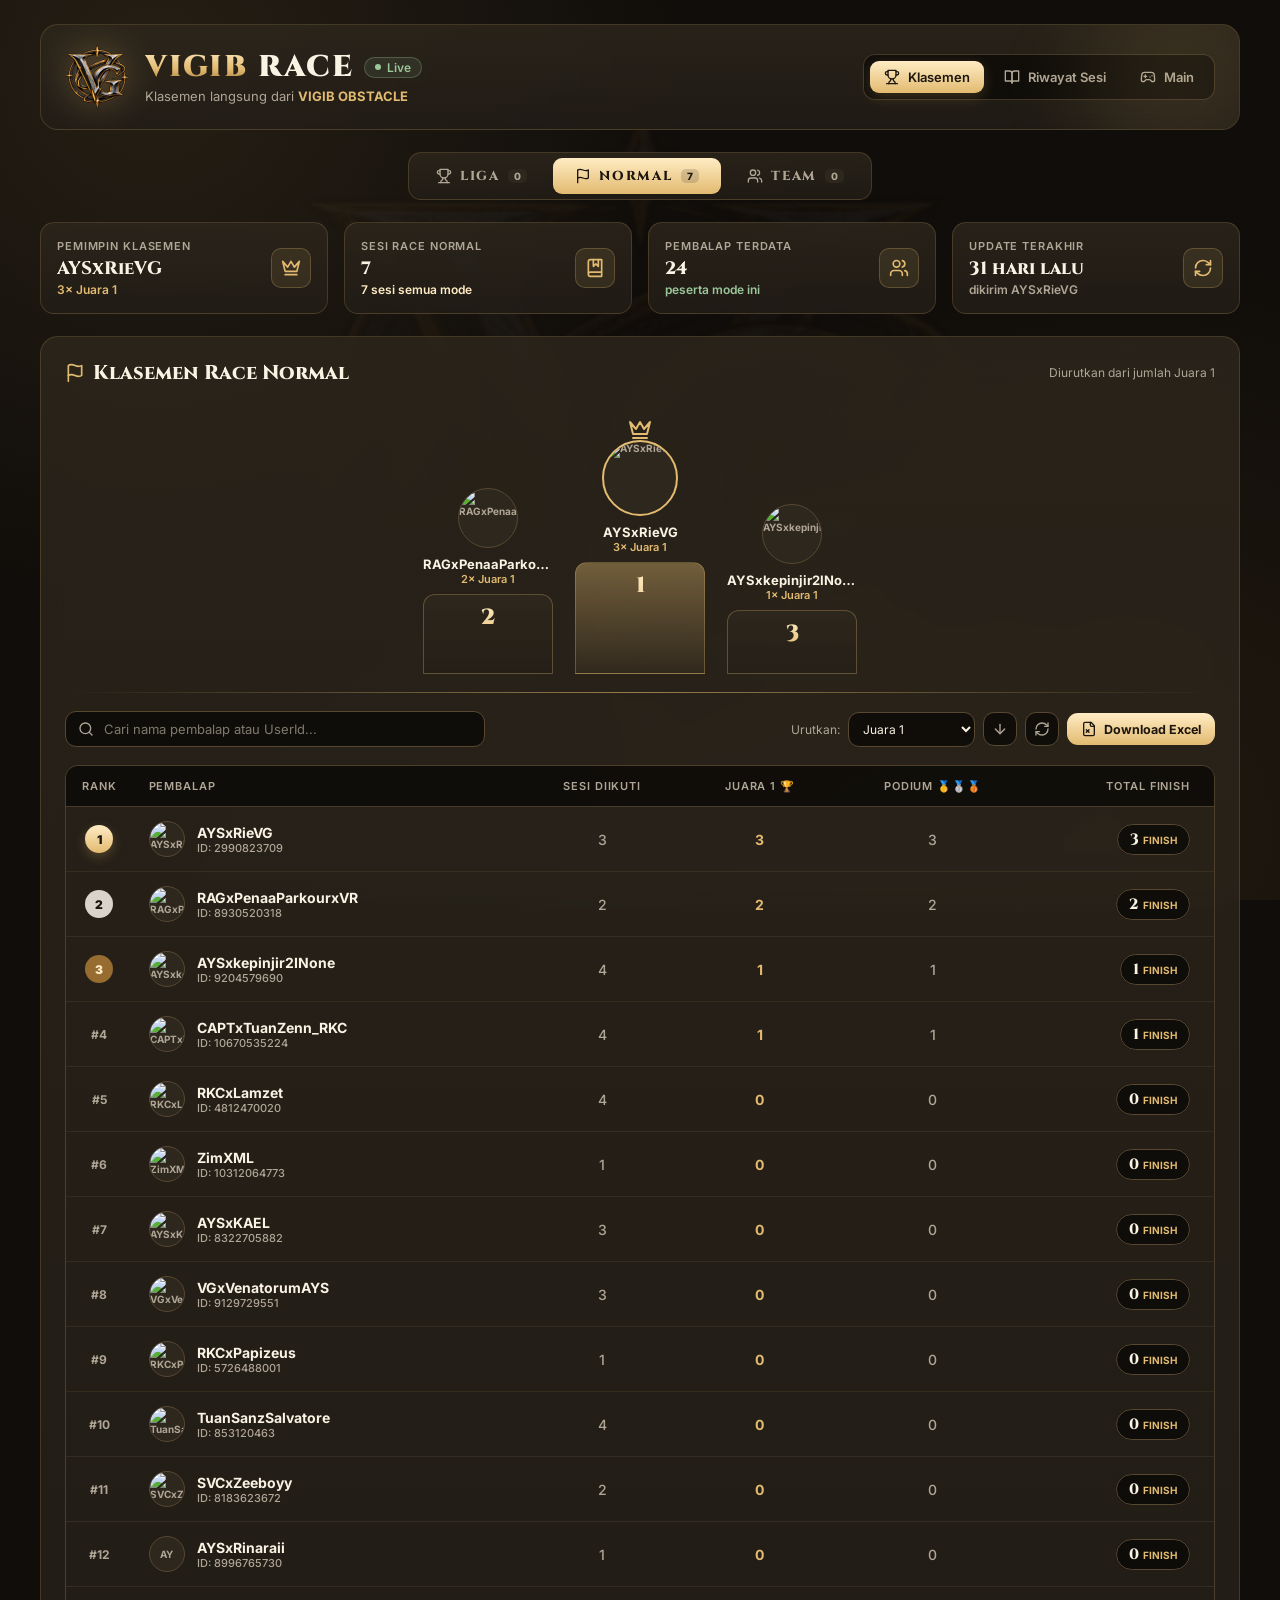
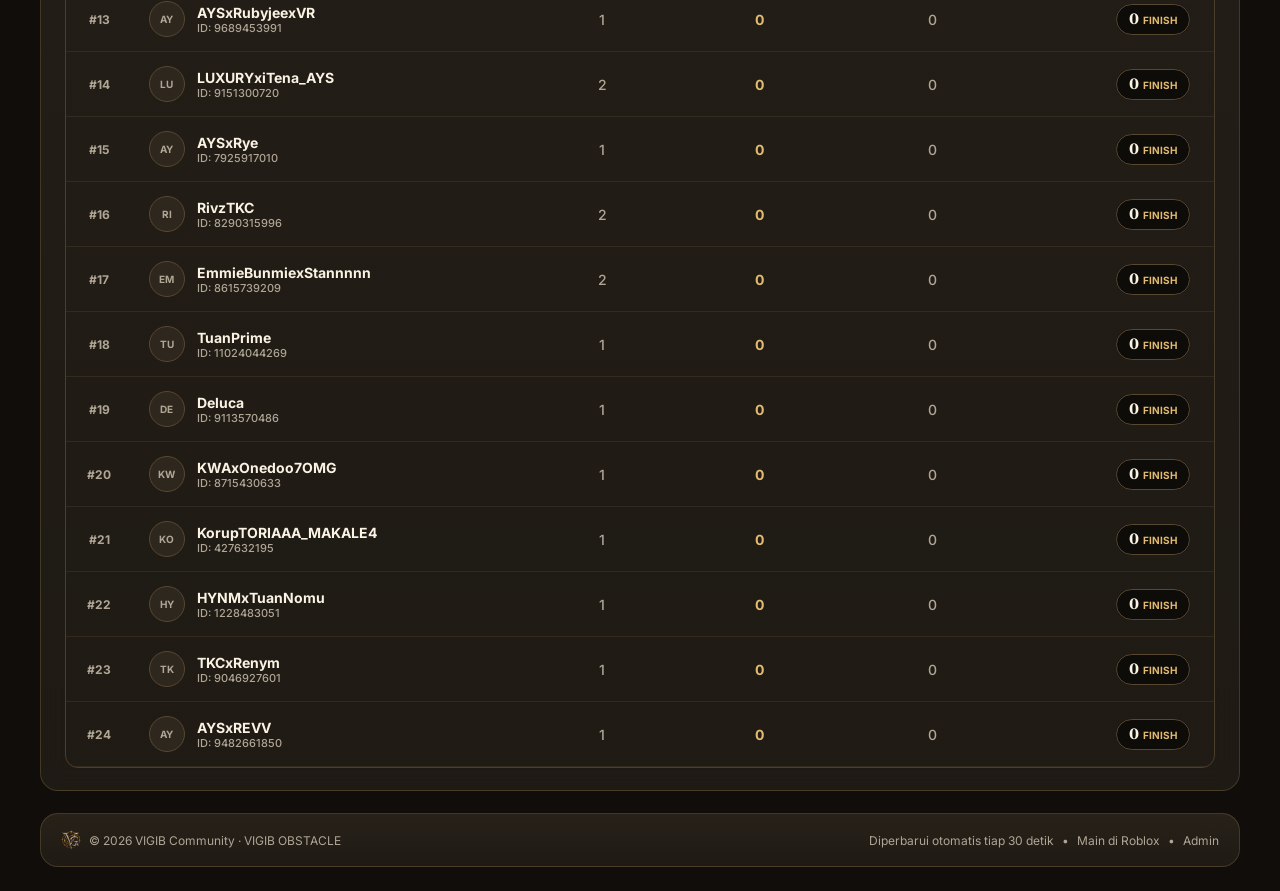
==== commit b357b2fe: "Judul sesi pakai nomor dari game (bookNumber), badge #N tetap nomor website - index.html & admin.htm" ====
--- a/index.html
+++ b/index.html
@@ -543,7 +543,7 @@
         const champs = [...(s.champions || [])].sort((a, b) => a.rank - b.rank);
         const pts = {}; (s.ligaPoints || []).forEach((l) => { pts[l.userId] = l.points; });
         const teams = [...(s.teamData || [])].sort((a, b) => (b.points || 0) - (a.points || 0));
-        const sessionTitle = s.name || s.title || `Sesi ${s.sessionNumber}`;
+        const sessionTitle = s.name || s.title || `Sesi ${s.bookNumber || s.sessionNumber}`; // judul = nomor dari game, badge #N = nomor di website
         return `<div class="sess">
           <div class="sess-top"><div class="who-cell"><div class="sess-no gold-btn">#${s.sessionNumber}</div>
             <div><div style="font-weight:700">${esc(sessionTitle)}<span class="tagm">${mi.label}</span></div>
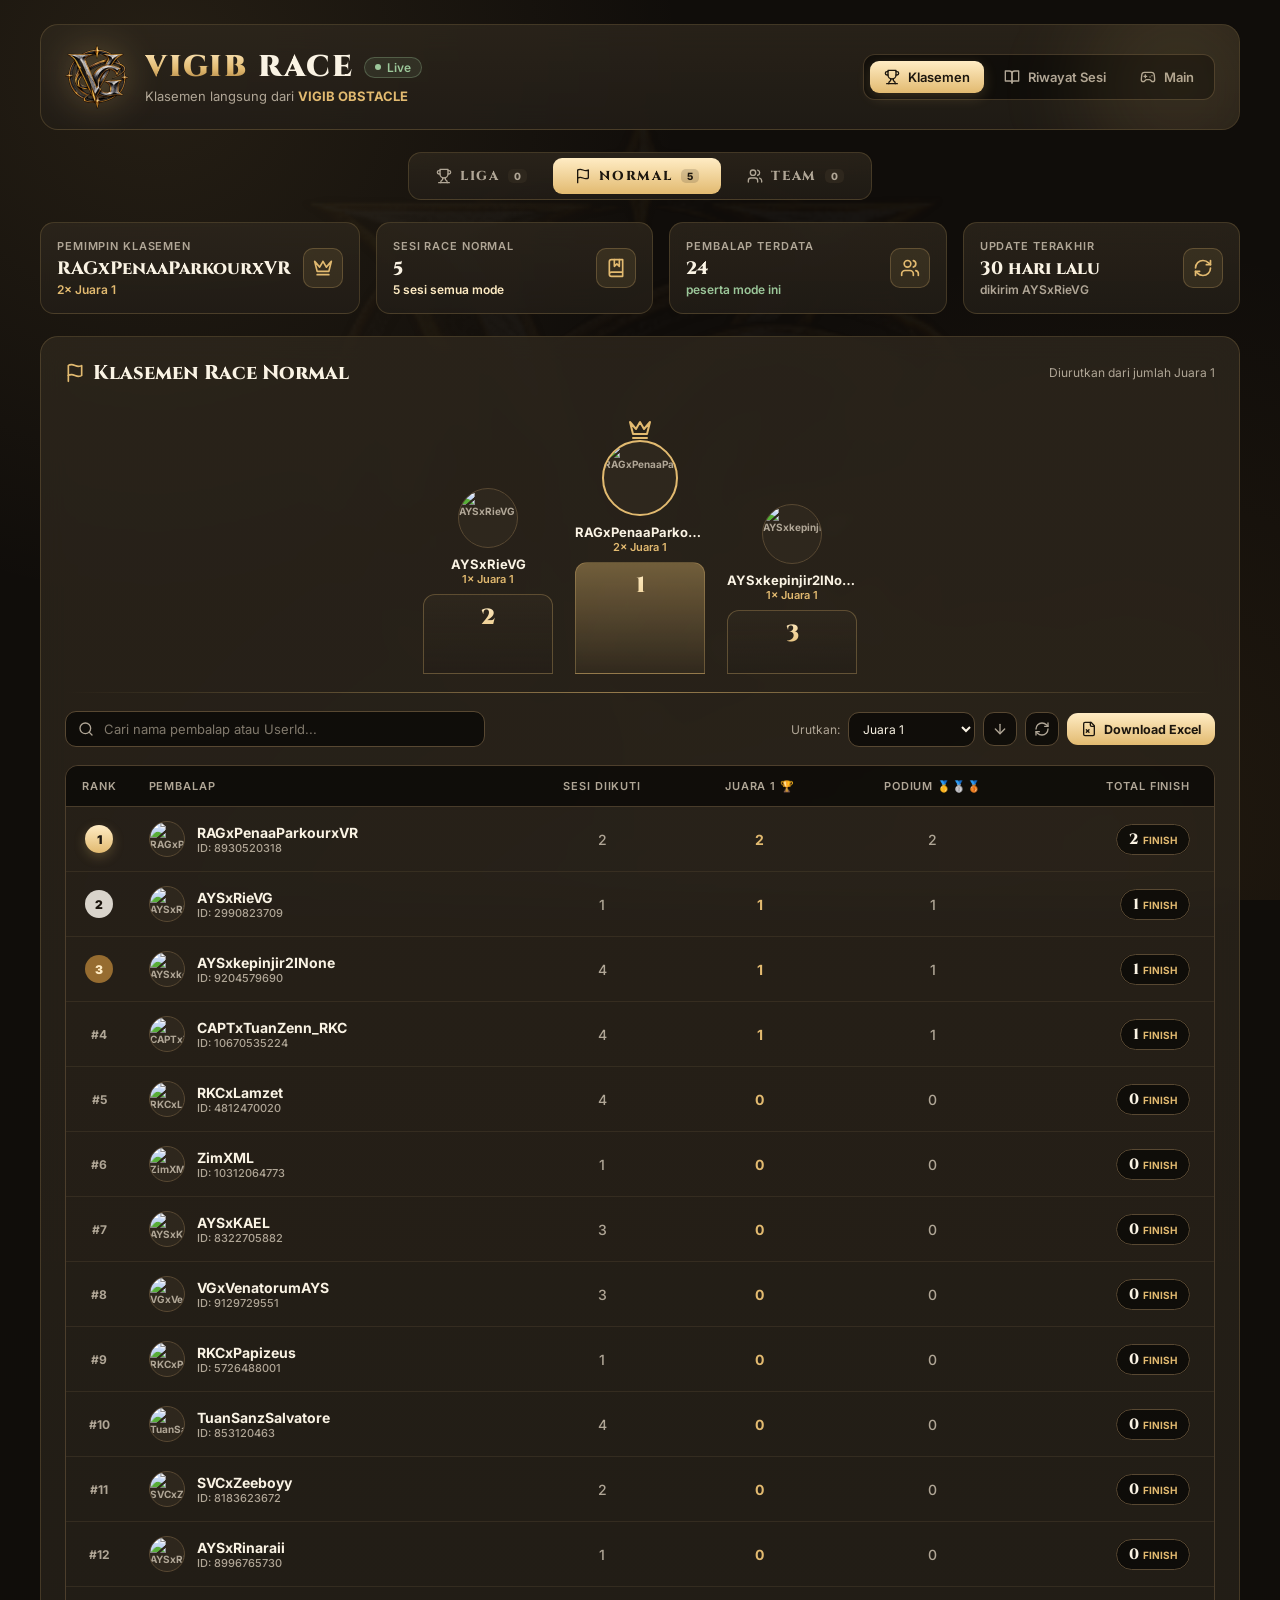
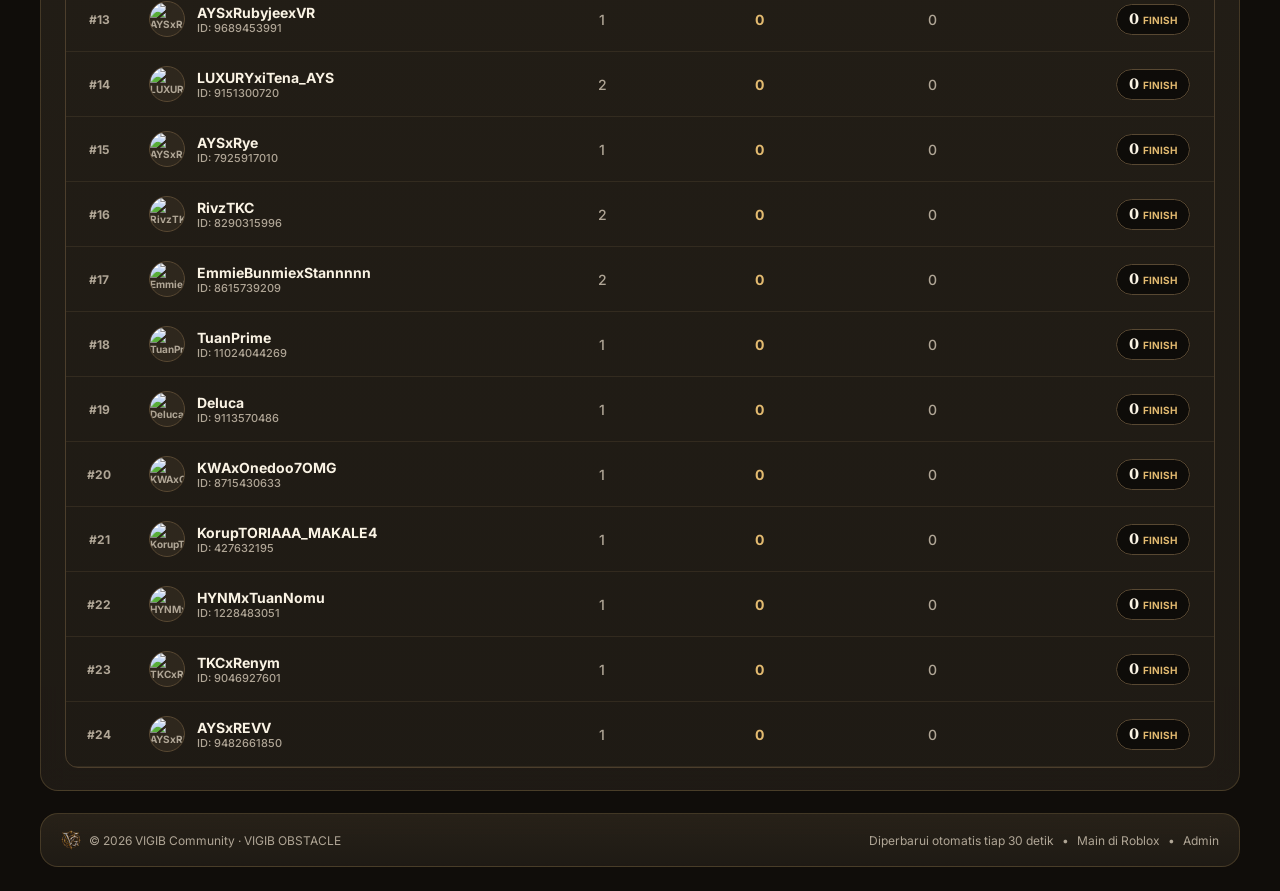
==== commit 9e2b5741: "Sesi yang dihapus muncul lagi kalau Book dikirim ulang + badge #N = urutan sesi - Tombstone hapus ki" ====
--- a/index.html
+++ b/index.html
@@ -349,22 +349,22 @@
       rows: [...lb].sort((a, b) => (Number(b.totalPoints) || 0) - (Number(a.totalPoints) || 0)).map((e, i) => [i + 1, e.displayName || "", Number(e.userId) || "", Number(e.totalPoints) || 0, e.sessionCount != null ? Number(e.sessionCount) : ""]) });
   }
   for (const m of ["liga", "normal", "team"]) {
-    const ss = [...((data.modes && data.modes[m] && data.modes[m].sessions) || [])].sort((a, b) => a.sessionNumber - b.sessionNumber);
+    const ss = [...((data.modes && data.modes[m] && data.modes[m].sessions) || [])].sort((a, b) => (a.badge || a.sessionNumber) - (b.badge || b.sessionNumber));
     if (!ss.length) continue;
     const rows = [];
     for (const s of ss) {
       const lp = {}; (s.ligaPoints || []).forEach((l) => { lp[l.userId] = l.points; });
       const ch = [...(s.champions || [])].sort((a, b) => a.rank - b.rank);
-      if (!ch.length) rows.push([s.sessionNumber, d(s.timestamp), "", "(tidak ada yang finish)", "", "", (s.participants || []).length]);
-      ch.forEach((c) => rows.push([s.sessionNumber, d(s.timestamp), Number(c.rank) || "", c.displayName || "", Number(c.userId) || "", m === "liga" ? (lp[c.userId] ?? c.points ?? "") : (c.points ?? ""), (s.participants || []).length]));
+      if (!ch.length) rows.push([s.badge || s.sessionNumber, d(s.timestamp), "", "(tidak ada yang finish)", "", "", (s.participants || []).length]);
+      ch.forEach((c) => rows.push([s.badge || s.sessionNumber, d(s.timestamp), Number(c.rank) || "", c.displayName || "", Number(c.userId) || "", m === "liga" ? (lp[c.userId] ?? c.points ?? "") : (c.points ?? ""), (s.participants || []).length]));
     }
     sheets.push({ name: `Juara ${L[m]}`, cols: [{ h: "Sesi", w: 7 }, { h: "Tanggal", w: 19 }, { h: "Posisi", w: 8 }, { h: "Nama", w: 26 }, { h: "UserId", w: 14 }, { h: m === "liga" ? "Poin Liga" : "Poin", w: 10 }, { h: "Jumlah Peserta", w: 15 }], rows });
     const pr = [];
-    ss.forEach((s) => (s.participants || []).forEach((p) => pr.push([s.sessionNumber, d(s.timestamp), p.displayName || "", Number(p.userId) || "", p.team ? p.team.name || "" : ""])));
+    ss.forEach((s) => (s.participants || []).forEach((p) => pr.push([s.badge || s.sessionNumber, d(s.timestamp), p.displayName || "", Number(p.userId) || "", p.team ? p.team.name || "" : ""])));
     if (pr.length) sheets.push({ name: `Peserta ${L[m]}`, cols: [{ h: "Sesi", w: 7 }, { h: "Tanggal", w: 19 }, { h: "Nama", w: 26 }, { h: "UserId", w: 14 }, { h: "Tim", w: 16 }], rows: pr });
     if (m === "team") {
       const tr = [];
-      ss.forEach((s) => [...(s.teamData || [])].sort((a, b) => (b.points || 0) - (a.points || 0)).forEach((t, i) => tr.push([s.sessionNumber, d(s.timestamp), i + 1, t.name || "", Number(t.points) || 0, Number(t.memberCount) || 0])));
+      ss.forEach((s) => [...(s.teamData || [])].sort((a, b) => (b.points || 0) - (a.points || 0)).forEach((t, i) => tr.push([s.badge || s.sessionNumber, d(s.timestamp), i + 1, t.name || "", Number(t.points) || 0, Number(t.memberCount) || 0])));
       if (tr.length) sheets.push({ name: "Tim per Sesi", cols: [{ h: "Sesi", w: 7 }, { h: "Tanggal", w: 19 }, { h: "Peringkat", w: 10 }, { h: "Tim", w: 20 }, { h: "Poin", w: 9 }, { h: "Anggota", w: 9 }], rows: tr });
     }
   }
@@ -388,7 +388,7 @@
     if (name) e.username = name;
     return e;
   };
-  [...sessions].sort((a, b) => a.sessionNumber - b.sessionNumber).forEach((s) => {
+  [...sessions].sort((a, b) => (a.badge || a.sessionNumber) - (b.badge || b.sessionNumber)).forEach((s) => {
     (s.participants || []).forEach((p) => { get(p.userId, p.displayName).sessions += 1; });
     (s.champions || []).forEach((c) => {
       const e = get(c.userId, c.displayName);
@@ -407,7 +407,7 @@
 function teamStandings(md) {
   const sessions = (md && md.sessions) || [];
   const map = new Map();
-  [...sessions].sort((a, b) => a.sessionNumber - b.sessionNumber).forEach((s) => {
+  [...sessions].sort((a, b) => (a.badge || a.sessionNumber) - (b.badge || b.sessionNumber)).forEach((s) => {
     const teams = [...(s.teamData || [])].sort((a, b) => (b.points || 0) - (a.points || 0));
     teams.forEach((t, i) => {
       const k = (t.name || "TIM").toUpperCase();
@@ -543,9 +543,9 @@
         const champs = [...(s.champions || [])].sort((a, b) => a.rank - b.rank);
         const pts = {}; (s.ligaPoints || []).forEach((l) => { pts[l.userId] = l.points; });
         const teams = [...(s.teamData || [])].sort((a, b) => (b.points || 0) - (a.points || 0));
-        const sessionTitle = s.name || s.title || `Sesi ${s.bookNumber || s.sessionNumber}`; // judul = nomor dari game, badge #N = nomor di website
+        const sessionTitle = s.name || s.title || `Sesi ${s.bookNumber || s.sessionNumber}`; // judul = nomor dari game, badge #N = urutan sesi (1..jumlah sesi)
         return `<div class="sess">
-          <div class="sess-top"><div class="who-cell"><div class="sess-no gold-btn">#${s.sessionNumber}</div>
+          <div class="sess-top"><div class="who-cell"><div class="sess-no gold-btn">#${s.badge || s.sessionNumber}</div>
             <div><div style="font-weight:700">${esc(sessionTitle)}<span class="tagm">${mi.label}</span></div>
             <div class="sub" style="display:flex;align-items:center;gap:4px;margin-top:2px">${ico("calendar")}${fmtDate(s.timestamp)}</div></div></div>
             <span class="muted" style="font-size:12px">${(s.participants || []).length} peserta · ${champs.length} juara${teams.length ? " · " + teams.length + " tim" : ""}</span></div>
@@ -636,7 +636,7 @@
     j.modes = j.modes || {};
     ["liga", "normal", "team"].forEach((k) => {
       const m = j.modes[k] || (j.modes[k] = {});
-      m.sessions = Array.isArray(m.sessions) ? m.sessions.slice().sort((a, b) => b.sessionNumber - a.sessionNumber) : [];
+      m.sessions = Array.isArray(m.sessions) ? m.sessions.slice().sort((a, b) => (b.badge || b.sessionNumber) - (a.badge || a.sessionNumber)) : [];
       if (!Array.isArray(m.ligaLeaderboard) || !m.ligaLeaderboard.length) m.ligaLeaderboard = null;
     });
     S.data = j; S.error = null; S.lastFetch = Date.now();
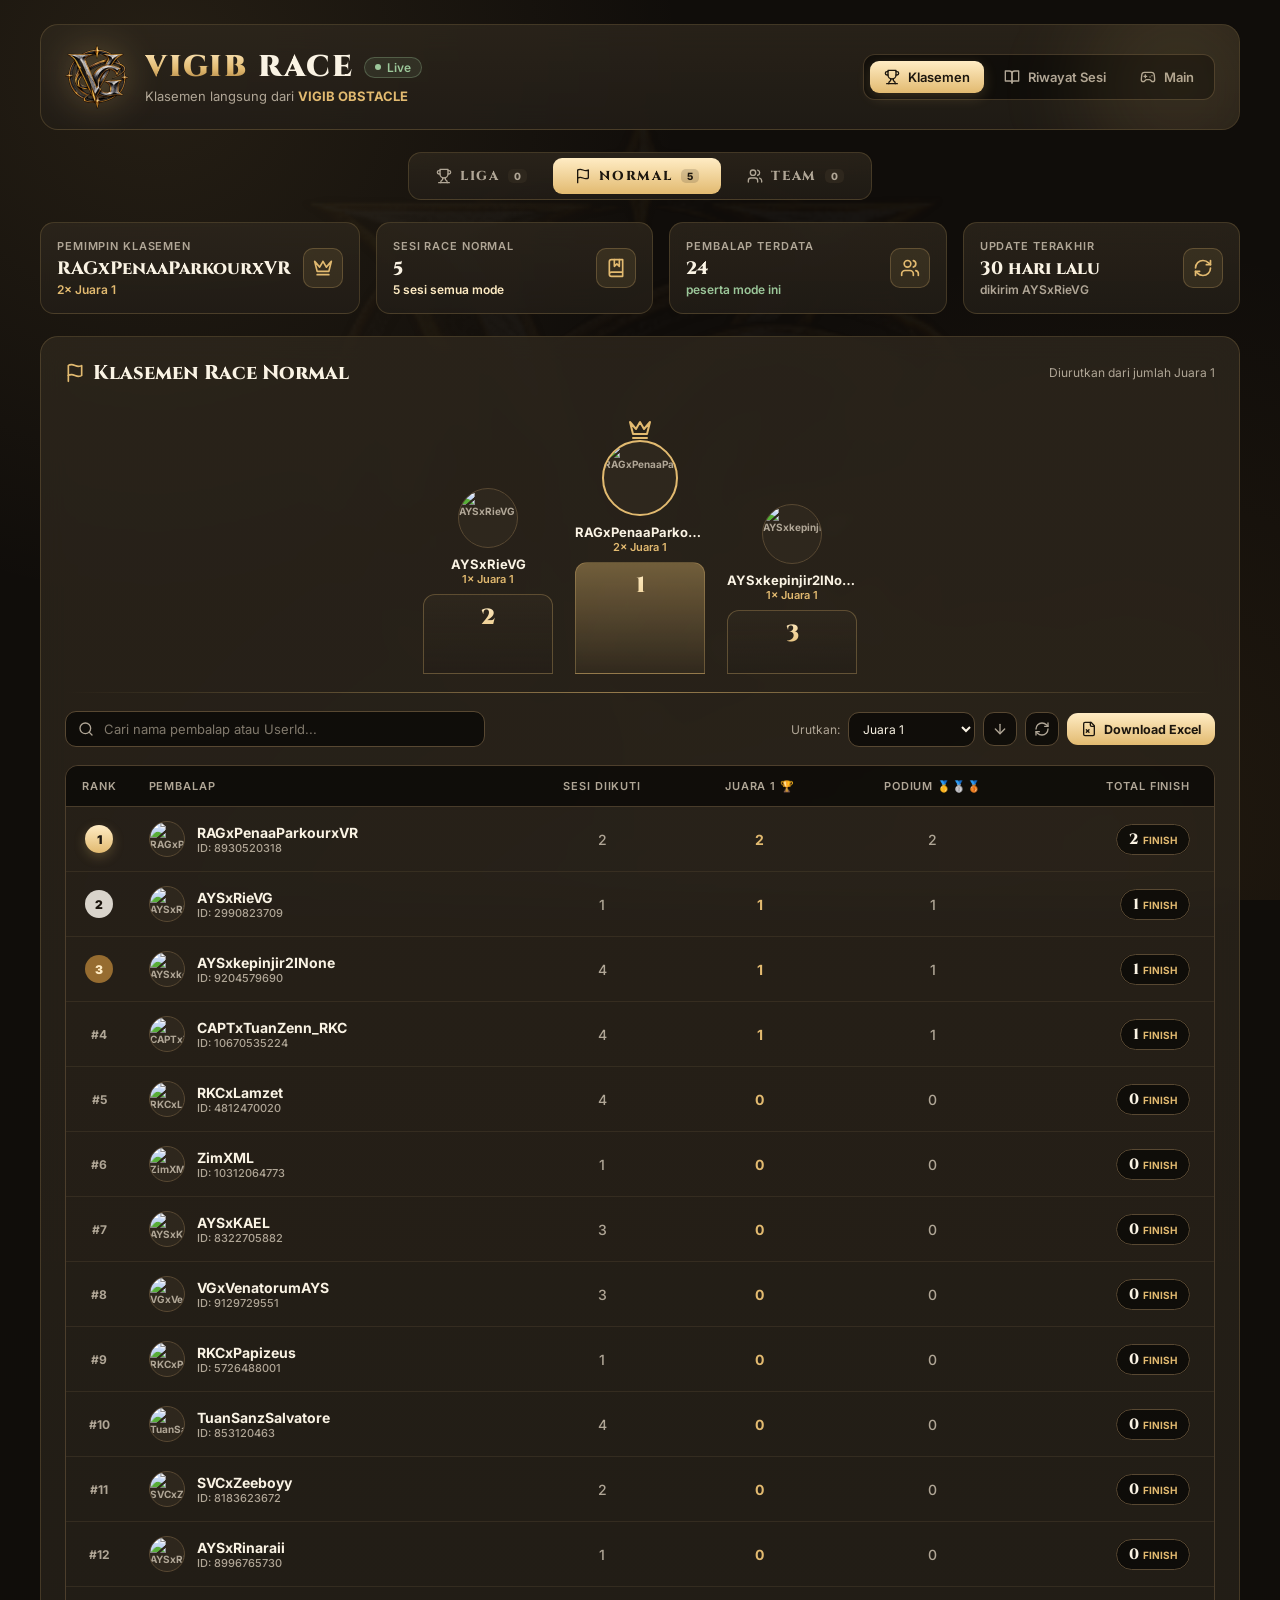
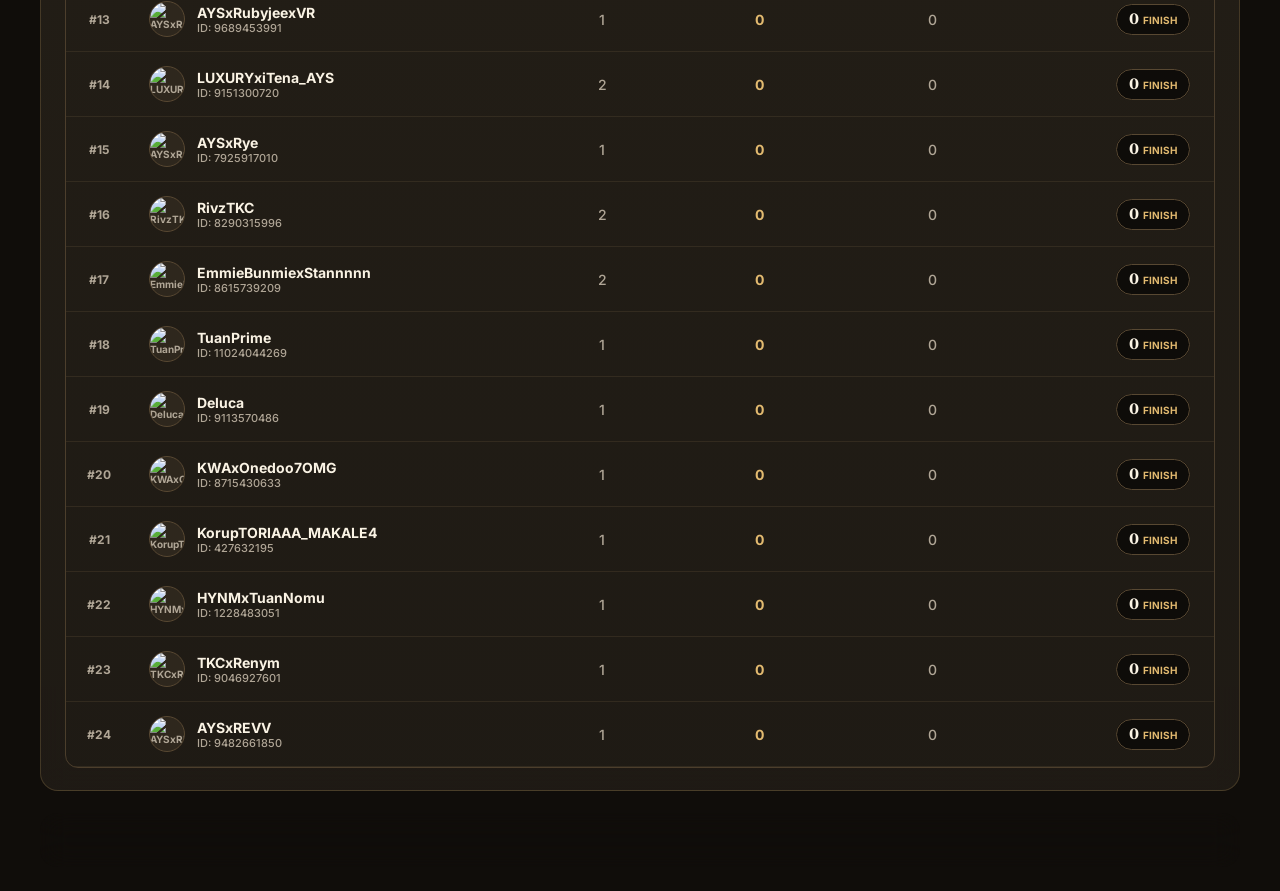
==== commit fdbfbbc4: "Excel hanya mengambil tabel yang sedang dibuka - Website: tab Klasemen -> sheet Klasemen <MODE> pers" ====
--- a/index.html
+++ b/index.html
@@ -339,41 +339,113 @@
   return { build, download };
 })();
 
-function vigibSheets(data) {
-  const L = { liga: "LIGA", normal: "NORMAL", team: "TEAM" };
-  const d = (u) => (u ? new Date(Number(u) * 1000) : "");
-  const sheets = [];
-  const lb = data.modes && data.modes.liga && data.modes.liga.ligaLeaderboard;
-  if (Array.isArray(lb) && lb.length) {
-    sheets.push({ name: "Klasemen Liga", cols: [{ h: "Rank", w: 7 }, { h: "Nama", w: 26 }, { h: "UserId", w: 14 }, { h: "Total Poin", w: 12 }, { h: "Sesi", w: 8 }],
-      rows: [...lb].sort((a, b) => (Number(b.totalPoints) || 0) - (Number(a.totalPoints) || 0)).map((e, i) => [i + 1, e.displayName || "", Number(e.userId) || "", Number(e.totalPoints) || 0, e.sessionCount != null ? Number(e.sessionCount) : ""]) });
-  }
-  for (const m of ["liga", "normal", "team"]) {
-    const ss = [...((data.modes && data.modes[m] && data.modes[m].sessions) || [])].sort((a, b) => (a.badge || a.sessionNumber) - (b.badge || b.sessionNumber));
-    if (!ss.length) continue;
+// (2026-11-05) Excel = tampilan website. opt = { mode, view: "standings" | "history", rows }:
+//   hanya tabel yang sedang dibuka yang diambil (mode + tab). rows = baris tabel Klasemen persis seperti
+//   di layar (sudah tersaring pencarian & terurut). Tanpa opt -> semua mode, kedua tab. Untuk setiap mode:
+//   "Klasemen <MODE>" -> tabel tab Klasemen (kolom & urutan peringkat sama, urutan default)
+//   "Riwayat <MODE>"  -> kartu tab Riwayat Sesi (badge #N, judul sesi, tanggal, jumlah peserta/juara,
+//                        tim, lalu juara per baris), urutan terbaru dulu seperti di website
+function vigibSheets(data, opt = {}) {
+  const MODES_X = [["liga", "LIGA"], ["normal", "NORMAL"], ["team", "TEAM"]];
+  const toDate = (t) => { const n = Number(t); return n > 0 ? new Date(n < 1e11 ? n * 1000 : n) : ""; };
+  const badgeOf = (s) => s.badge || s.sessionNumber;
+  const titleOf = (s) => s.name || s.title || `Sesi ${s.bookNumber || s.sessionNumber}`;
+  const sessionsOf = (md) => [...((md && md.sessions) || [])].sort((a, b) => badgeOf(b) - badgeOf(a));
+
+  // sama dengan playerStandings() / teamStandings() / computeRows() di index.html
+  const players = (mode, md) => {
+    const map = new Map();
+    const get = (uid, name) => {
+      const k = String(uid);
+      if (!map.has(k)) map.set(k, { userId: k, username: name || "Player_" + k, points: 0, wins: 0, podiums: 0, finishes: 0, sessions: 0 });
+      const e = map.get(k);
+      if (name) e.username = name;
+      return e;
+    };
+    sessionsOf(md).reverse().forEach((s) => {
+      (s.participants || []).forEach((p) => { get(p.userId, p.displayName).sessions += 1; });
+      (s.champions || []).forEach((c) => {
+        const e = get(c.userId, c.displayName);
+        e.finishes += 1;
+        if (c.rank === 1) e.wins += 1;
+        if (c.rank >= 1 && c.rank <= 3) e.podiums += 1;
+      });
+      if (mode === "liga") (s.ligaPoints || []).forEach((l) => { get(l.userId, l.displayName).points += Number(l.points) || 0; });
+    });
+    if (mode === "liga" && md && Array.isArray(md.ligaLeaderboard) && md.ligaLeaderboard.length) {
+      map.forEach((e) => { e.points = 0; });
+      md.ligaLeaderboard.forEach((l) => { get(l.userId, l.displayName).points = Number(l.totalPoints) || 0; });
+    }
+    return [...map.values()].sort((a, b) => mode === "normal"
+      ? (b.wins - a.wins) || (b.podiums - a.podiums) || (b.finishes - a.finishes)
+      : (b.points - a.points) || (b.wins - a.wins));
+  };
+  const teams = (md) => {
+    const map = new Map();
+    sessionsOf(md).reverse().forEach((s) => {
+      [...(s.teamData || [])].sort((a, b) => (b.points || 0) - (a.points || 0)).forEach((t, i) => {
+        const k = (t.name || "TIM").toUpperCase();
+        if (!map.has(k)) map.set(k, { name: t.name || "TIM", points: 0, wins: 0, sessions: 0, members: 0 });
+        const e = map.get(k);
+        e.points += Number(t.points) || 0;
+        e.sessions += 1;
+        if (i === 0 && (t.points || 0) > 0) e.wins += 1;
+        e.members = Math.max(e.members, t.memberCount || 0);
+      });
+    });
+    return [...map.values()].sort((a, b) => (b.points - a.points) || (b.wins - a.wins));
+  };
+
+  const klasemen = [], riwayat = [];
+  for (const [m, label] of MODES_X) {
+    if (opt.mode && m !== opt.mode) continue;
+    const md = (data.modes && data.modes[m]) || { sessions: [] };
+    const ss = sessionsOf(md);
+    const shown = (list) => (Array.isArray(opt.rows) && opt.mode === m ? opt.rows : list);
+
+    // ---- tab Klasemen ----
+    if (opt.view === "history") {
+      // tab Klasemen tidak sedang dibuka
+    } else if (m === "team") {
+      const list = shown(teams(md));
+      if (list.length) klasemen.push({ name: `Klasemen ${label}`,
+        cols: [{ h: "Rank", w: 7 }, { h: "Tim", w: 24 }, { h: "Sesi", w: 8 }, { h: "Menang 🏆", w: 11 }, { h: "Anggota", w: 10 }, { h: "Total Poin", w: 12 }],
+        rows: list.map((r, i) => [r.rank || i + 1, r.name, r.sessions, r.wins, r.members, r.points]) });
+    } else {
+      const list = shown(players(m, md));
+      if (list.length) klasemen.push({ name: `Klasemen ${label}`,
+        cols: [{ h: "Rank", w: 7 }, { h: "Pembalap", w: 26 }, { h: "UserId", w: 14 }, { h: "Sesi Diikuti", w: 12 }, { h: "Juara 1 🏆", w: 11 }, { h: "Podium 🥇🥈🥉", w: 14 }, { h: m === "liga" ? "Poin Liga" : "Total Finish", w: 12 }],
+        rows: list.map((r, i) => [r.rank || i + 1, r.username, Number(r.userId) || r.userId, r.sessions, r.wins, r.podiums, m === "liga" ? r.points : r.finishes]) });
+    }
+
+    // ---- tab Riwayat Sesi ----
+    if (opt.view === "standings" || !ss.length) continue;
+    const cols = [{ h: "Sesi", w: 7 }, { h: "Nama Sesi", w: 18 }, { h: "Tanggal", w: 19 }, { h: "Peserta", w: 9 }, { h: "Juara", w: 8 }];
+    if (m === "team") cols.push({ h: "Tim", w: 40 });
+    cols.push({ h: "Posisi", w: 8 }, { h: "Pembalap", w: 26 }, { h: "UserId", w: 14 });
+    if (m === "liga") cols.push({ h: "Poin", w: 8 });
     const rows = [];
     for (const s of ss) {
-      const lp = {}; (s.ligaPoints || []).forEach((l) => { lp[l.userId] = l.points; });
-      const ch = [...(s.champions || [])].sort((a, b) => a.rank - b.rank);
-      if (!ch.length) rows.push([s.badge || s.sessionNumber, d(s.timestamp), "", "(tidak ada yang finish)", "", "", (s.participants || []).length]);
-      ch.forEach((c) => rows.push([s.badge || s.sessionNumber, d(s.timestamp), Number(c.rank) || "", c.displayName || "", Number(c.userId) || "", m === "liga" ? (lp[c.userId] ?? c.points ?? "") : (c.points ?? ""), (s.participants || []).length]));
+      const champs = [...(s.champions || [])].sort((a, b) => a.rank - b.rank);
+      const head = [badgeOf(s), titleOf(s), toDate(s.timestamp), (s.participants || []).length, champs.length];
+      if (m === "team") head.push([...(s.teamData || [])].sort((a, b) => (b.points || 0) - (a.points || 0)).map((t, i) => `#${i + 1} ${t.name || "TIM"} (${Number(t.points) || 0} PTS)`).join(" · "));
+      if (!champs.length) { rows.push([...head, "", "Tidak ada yang finish.", ""]); continue; }
+      const pts = {}; (s.ligaPoints || []).forEach((l) => { pts[l.userId] = l.points; });
+      for (const c of champs) {
+        const row = [...head, Number(c.rank) || "", c.displayName || "", Number(c.userId) || ""];
+        if (m === "liga") { const p = pts[c.userId] ?? c.points; row.push(p != null && p !== "" ? Number(p) : ""); }
+        rows.push(row);
+      }
     }
-    sheets.push({ name: `Juara ${L[m]}`, cols: [{ h: "Sesi", w: 7 }, { h: "Tanggal", w: 19 }, { h: "Posisi", w: 8 }, { h: "Nama", w: 26 }, { h: "UserId", w: 14 }, { h: m === "liga" ? "Poin Liga" : "Poin", w: 10 }, { h: "Jumlah Peserta", w: 15 }], rows });
-    const pr = [];
-    ss.forEach((s) => (s.participants || []).forEach((p) => pr.push([s.badge || s.sessionNumber, d(s.timestamp), p.displayName || "", Number(p.userId) || "", p.team ? p.team.name || "" : ""])));
-    if (pr.length) sheets.push({ name: `Peserta ${L[m]}`, cols: [{ h: "Sesi", w: 7 }, { h: "Tanggal", w: 19 }, { h: "Nama", w: 26 }, { h: "UserId", w: 14 }, { h: "Tim", w: 16 }], rows: pr });
-    if (m === "team") {
-      const tr = [];
-      ss.forEach((s) => [...(s.teamData || [])].sort((a, b) => (b.points || 0) - (a.points || 0)).forEach((t, i) => tr.push([s.badge || s.sessionNumber, d(s.timestamp), i + 1, t.name || "", Number(t.points) || 0, Number(t.memberCount) || 0])));
-      if (tr.length) sheets.push({ name: "Tim per Sesi", cols: [{ h: "Sesi", w: 7 }, { h: "Tanggal", w: 19 }, { h: "Peringkat", w: 10 }, { h: "Tim", w: 20 }, { h: "Poin", w: 9 }, { h: "Anggota", w: 9 }], rows: tr });
-    }
+    riwayat.push({ name: `Riwayat ${label}`, cols, rows });
   }
-  if (!sheets.length) sheets.push({ name: "VIGIB Race", cols: [{ h: "Info", w: 40 }], rows: [["Belum ada data race"]] });
+  const sheets = [...klasemen, ...riwayat];
+  if (!sheets.length) sheets.push({ name: "VIGIB Race", cols: [{ h: "Info", w: 40 }], rows: [["Belum ada data untuk tabel ini"]] });
   return sheets;
 }
-function vigibExcelName() {
+function vigibExcelName(part) {
   const t = new Date(), p = (n) => String(n).padStart(2, "0");
-  return `VIGIB_Race_${t.getFullYear()}-${p(t.getMonth() + 1)}-${p(t.getDate())}_${p(t.getHours())}${p(t.getMinutes())}.xlsx`;
+  return `VIGIB_Race_${part ? part + "_" : ""}${t.getFullYear()}-${p(t.getMonth() + 1)}-${p(t.getDate())}_${p(t.getHours())}${p(t.getMinutes())}.xlsx`;
 }
 
 const S = { data: null, error: null, lastFetch: 0, avatars: {}, tab: "standings", mode: "liga", q: "", sortBy: "default", order: "desc", known: null };
@@ -532,7 +604,7 @@
           <select id="sort">${SORTS.map(([v, l]) => `<option value="${v}" ${S.sortBy === v ? "selected" : ""}>${l}</option>`).join("")}</select>
           <button class="ibtn" id="order" title="Ubah urutan">${ico(S.order === "asc" ? "up" : "down")}</button>
           <button class="ibtn" id="reload" title="Muat ulang">${ico("refresh")}</button>
-          <button class="xbtn gold-btn" id="excel" title="Unduh semua data race sebagai file Excel">${ico("xls")}Download Excel</button>
+          <button class="xbtn gold-btn" id="excel" title="Unduh tabel yang sedang dibuka sebagai file Excel">${ico("xls")}Download Excel</button>
         </div>
       </div>
       <div class="tbl-wrap"><table><thead>${head}</thead><tbody>${body}</tbody></table></div>
@@ -580,7 +652,11 @@
   if (!t) return;
   if (t.id === "excel") {
     if (!S.data) { toast("Data belum dimuat"); return; }
-    try { XLSX.download(vigibExcelName(), vigibSheets(S.data)); toast("File Excel diunduh"); } catch (er) { toast("Gagal membuat Excel: " + (er.message || er)); }
+    // hanya tabel yang sedang dibuka: tab (Klasemen / Riwayat Sesi) + mode, termasuk pencarian & urutan
+    const view = S.tab === "history" ? "history" : "standings";
+    const opt = { mode: S.mode, view, rows: view === "standings" ? computeRows().rows : undefined };
+    const part = (view === "history" ? "Riwayat_" : "Klasemen_") + S.mode.toUpperCase() + (view === "standings" && S.q ? "_cari" : "");
+    try { XLSX.download(vigibExcelName(part), vigibSheets(S.data, opt)); toast("File Excel diunduh"); } catch (er) { toast("Gagal membuat Excel: " + (er.message || er)); }
     return;
   }
   if (t.dataset.tab) S.tab = t.dataset.tab;
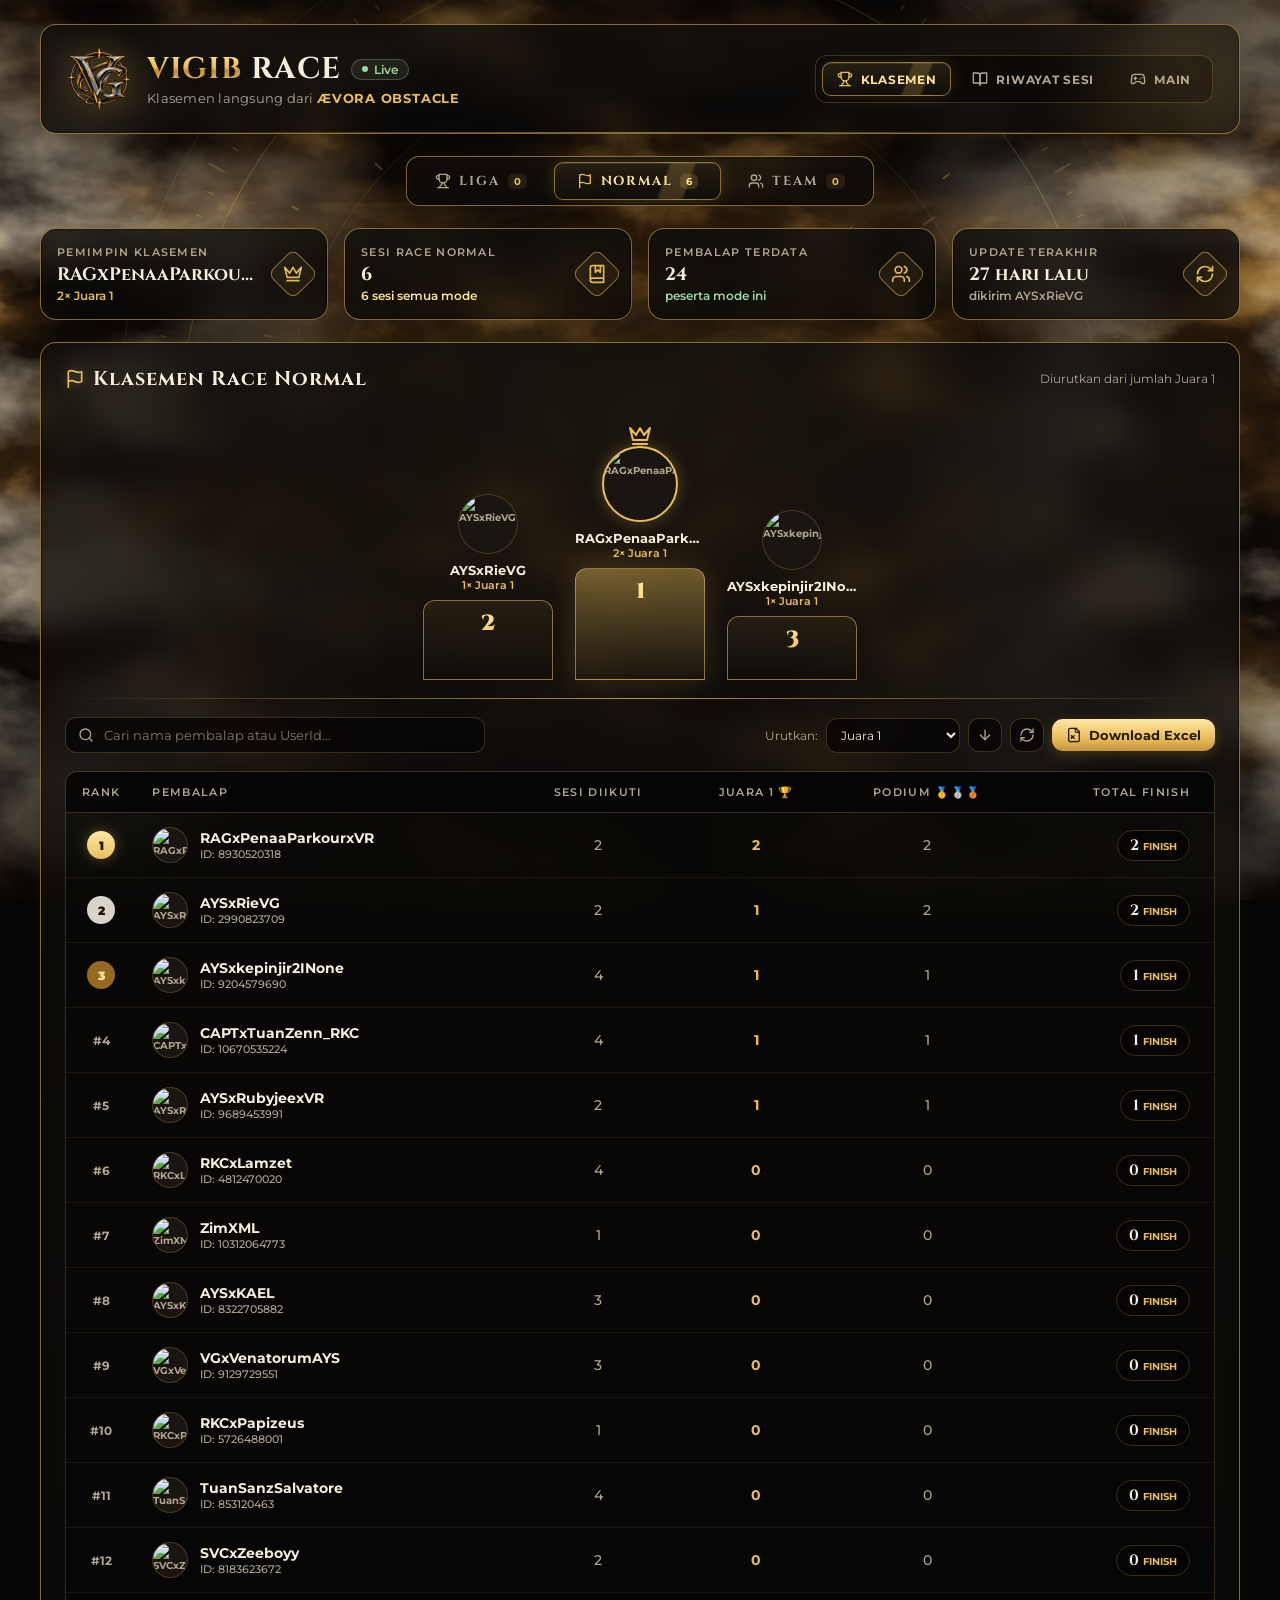
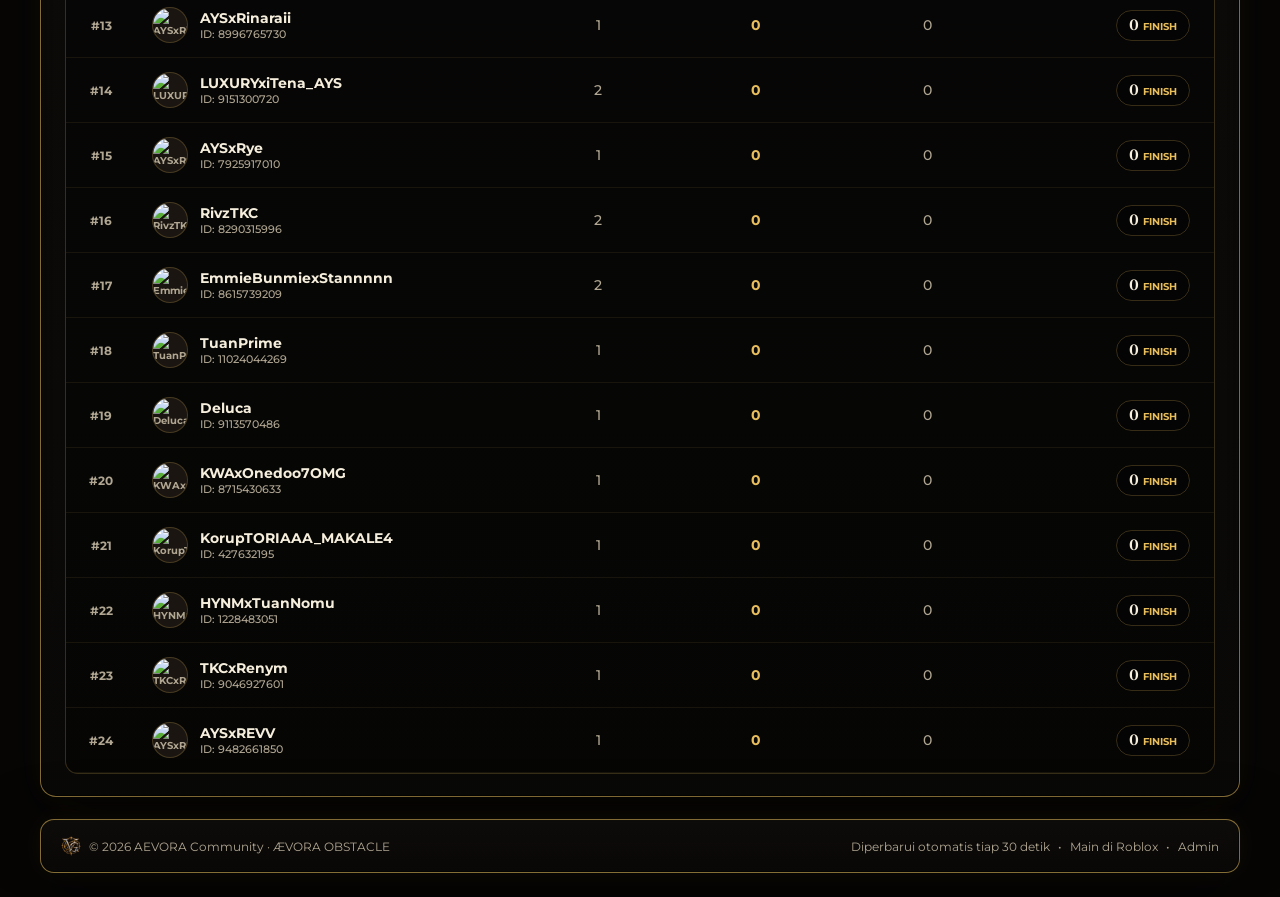
==== commit 001c511b: "Tema website mengikuti map baru ÆVORA OBSTACLE Langit awan badai keemasan, cincin emas, panel kaca h" ====
--- a/index.html
+++ b/index.html
@@ -4,15 +4,15 @@
 <meta charset="UTF-8">
 <meta name="viewport" content="width=device-width, initial-scale=1.0">
 <title>VIGIB Race · Klasemen Live</title>
-<meta name="description" content="Klasemen dan riwayat race VIGIB OBSTACLE — Race Liga, Normal, dan Team, langsung dari dalam game.">
-<meta name="theme-color" content="#100d0a">
+<meta name="description" content="Klasemen dan riwayat race ÆVORA OBSTACLE — Race Liga, Normal, dan Team, langsung dari dalam game.">
+<meta name="theme-color" content="#070605">
 <meta property="og:title" content="VIGIB Race · Klasemen Live">
-<meta property="og:description" content="Klasemen Liga, Race Normal & Team dari VIGIB OBSTACLE.">
+<meta property="og:description" content="Klasemen Liga, Race Normal & Team dari ÆVORA OBSTACLE.">
 <meta property="og:image" content="logo-vg.png">
 <link rel="icon" type="image/png" href="logo-vg.png">
 <link rel="preconnect" href="https://fonts.googleapis.com">
 <link rel="preconnect" href="https://fonts.gstatic.com" crossorigin>
-<link href="https://fonts.googleapis.com/css2?family=Inter:wght@400;500;600;700;800&family=Cinzel:wght@700;800;900&display=swap" rel="stylesheet">
+<link href="https://fonts.googleapis.com/css2?family=Montserrat:wght@400;500;600;700;800&family=Cinzel:wght@600;700;800;900&display=swap" rel="stylesheet">
 <style>
 :root{
   --base:#100d0a; --deep:#0b0907; --card:#221d17; --card2:#2e271d; --line:#584832;
@@ -226,8 +226,10 @@
   .rank{width:24px;height:24px;font-size:11px}
 }
 </style>
+<link rel="stylesheet" href="aevora.css?v=2">
 </head>
 <body>
+<script src="aevora.js?v=2"></script>
 <div class="watermark"></div>
 <canvas id="confetti"></canvas>
 <div class="wrap" id="app"></div>
@@ -235,7 +237,7 @@
 <script>
 (() => {
 "use strict";
-const ROBLOX_GAME_URL = "https://www.roblox.com/games/81010900767282";
+const ROBLOX_GAME_URL = "https://www.roblox.com/games/133594188290114";
 const REFRESH_MS = 30000;
 const MODE_INFO = {
   liga:   { label: "LIGA",   long: "Race Liga",   icon: "trophy" },
@@ -559,7 +561,7 @@
     <div class="brand"><img src="logo-vg.png" alt="Logo VG">
       <div><div class="title-row"><h1><span class="gold-text">VIGIB</span> RACE</h1>
         <span class="live ${live ? "on" : "off"}"><span class="dot"></span>${live ? "Live" : (S.error ? "Offline" : "Memuat")}</span></div>
-        <p>Klasemen langsung dari <b class="gold">VIGIB OBSTACLE</b></p></div>
+        <p>Klasemen langsung dari <b class="gold">ÆVORA OBSTACLE</b></p></div>
     </div>
     <nav class="tabs">
       <button class="tab ${S.tab === "standings" ? "active" : ""}" data-tab="standings">${ico("trophy")}Klasemen</button>
@@ -637,7 +639,7 @@
   }
 
   html += `
-  <footer class="panel"><div class="f"><img src="logo-vg.png" alt="">© 2026 VIGIB Community · VIGIB OBSTACLE</div>
+  <footer class="panel"><div class="f"><img src="logo-vg.png" alt="">© 2026 AEVORA Community · ÆVORA OBSTACLE</div>
     <div class="f"><span>Diperbarui otomatis tiap 30 detik</span><span>•</span><a href="${ROBLOX_GAME_URL}" target="_blank" rel="noopener">Main di Roblox</a><span>•</span><a href="admin.html">Admin</a></div></footer>
   ${S.toast ? `<div class="panel toast">${ico("sparkles")}<span>${esc(S.toast)}</span></div>` : ""}`;
 
--- a/aevora.css
+++ b/aevora.css
@@ -0,0 +1,142 @@
+/* (2026-11-14) Tema ÆVORA OBSTACLE — mengikuti loading screen map baru:
+   langit badai gelap bercahaya emas, cincin emas berdetik, panel kaca hitam bertepi emas,
+   judul serif klasik, isi Montserrat. File ini dimuat SETELAH <style> bawaan halaman, jadi
+   hanya menimpa tampilan; logika halaman tidak berubah. */
+:root{
+  --base:#070605; --deep:#050404; --card:#141210; --card2:#1f1a14; --line:#4c3d25;
+  --gold:#e8be5c; --hi:#ffe496; --lo:#966822; --ivory:#f6eedc; --muted:#b0a692; --ink:#261a0a;
+  --sage:#9fd7a6; --rose:#e88a7a;
+  --display:'Cinzel', 'Trajan Pro', Georgia, serif;
+  --sans:'Montserrat', system-ui, -apple-system, 'Segoe UI', Roboto, sans-serif;
+  --tepi:rgba(232,190,92,.55); --tepi-redup:rgba(232,190,92,.22);
+}
+html{background:var(--base)}
+body{background:var(--base);background-image:none;font-feature-settings:"lnum" 1}
+
+/* ---------- langit ---------- */
+.aev-sky{position:fixed;inset:0;z-index:0;pointer-events:none;overflow:hidden;
+  background:
+    radial-gradient(ellipse 60% 45% at 50% 46%, rgba(255,196,96,.20) 0%, rgba(150,92,30,.10) 38%, transparent 70%),
+    radial-gradient(ellipse 120% 90% at 50% 50%, #1a130b 0%, #0b0806 55%, #050404 100%)}
+.aev-sky svg.awan{position:absolute;inset:-12% -12%;width:124%;height:124%}
+.aev-sky .lapis1,.aev-sky .lapis1b{animation:aevDrift 120s ease-in-out infinite alternate}
+.aev-sky .lapis1b{mix-blend-mode:screen;opacity:.55}
+.aev-sky .lapis2{animation:aevDrift2 160s ease-in-out infinite alternate;mix-blend-mode:screen;opacity:.9}
+@keyframes aevDrift{from{transform:translate3d(-2%,0,0) scale(1.02)}to{transform:translate3d(2%,-1.5%,0) scale(1.06)}}
+@keyframes aevDrift2{from{transform:translate3d(2%,1%,0)}to{transform:translate3d(-2%,-1%,0)}}
+.aev-sky .vignette{position:absolute;inset:0;background:
+  radial-gradient(ellipse 90% 80% at 50% 50%, transparent 55%, rgba(5,4,4,.45) 100%),
+  linear-gradient(180deg, rgba(5,4,4,.45), transparent 22%, transparent 72%, rgba(5,4,4,.75))}
+.aev-sky .cincin{position:absolute;left:50%;top:46%;width:min(118vmin,1100px);aspect-ratio:1;transform:translate(-50%,-50%);opacity:.55}
+.aev-sky .cincin svg{width:100%;height:100%;overflow:visible}
+.aev-sky .putar{transform-origin:50% 50%;animation:aevPutar 240s linear infinite}
+.aev-sky .putarBalik{transform-origin:50% 50%;animation:aevPutar 320s linear infinite reverse}
+@keyframes aevPutar{to{transform:rotate(360deg)}}
+.aev-sky .bara{position:absolute;bottom:-10px;width:3px;height:3px;border-radius:50%;
+  background:radial-gradient(circle,#ffe7a8 0%,#e8be5c 45%,transparent 75%);box-shadow:0 0 6px 1px rgba(255,200,110,.55);
+  animation:aevNaik linear infinite;opacity:0}
+@keyframes aevNaik{0%{transform:translate3d(0,0,0);opacity:0}10%{opacity:.9}80%{opacity:.6}
+  100%{transform:translate3d(var(--dx,20px),-105vh,0);opacity:0}}
+.watermark{z-index:1;opacity:.045;filter:sepia(1) saturate(1.6) brightness(1.1)}
+.wrap{z-index:2}
+#confetti{z-index:60}
+@media (prefers-reduced-motion:reduce){
+  .aev-sky .lapis1,.aev-sky .lapis1b,.aev-sky .lapis2,.aev-sky .putar,.aev-sky .putarBalik,.aev-sky .bara{animation:none}
+  .aev-sky .bara{display:none}
+}
+
+/* ---------- panel kaca hitam bertepi emas ---------- */
+.panel{
+  background:linear-gradient(180deg,rgba(16,14,12,.82) 0%,rgba(10,9,8,.80) 100%);
+  border:1px solid var(--tepi);border-radius:16px;
+  box-shadow:0 0 0 1px rgba(0,0,0,.55) inset, 0 1px 0 rgba(255,228,150,.08) inset, 0 24px 70px rgba(0,0,0,.55), 0 0 28px rgba(232,190,92,.06);
+  backdrop-filter:blur(10px) saturate(1.1);-webkit-backdrop-filter:blur(10px) saturate(1.1)}
+.gold-text{background:linear-gradient(180deg,#ffecaa 0%,#ecbe58 45%,#c48c30 55%,#ffdc82 100%);-webkit-background-clip:text;background-clip:text;color:transparent}
+.gold-btn,.xbtn.gold-btn{background:linear-gradient(180deg,#ffe8a6 0%,#e8be5c 60%,#c8933c 100%);color:var(--ink);box-shadow:0 4px 16px rgba(232,190,92,.22)}
+.gold-line{background:linear-gradient(90deg,transparent,rgba(232,190,92,.75),transparent)}
+
+/* header: judul serif seperti "ÆVORA OBSTACLE" */
+header.panel{padding:22px 26px}
+header .glow{background:rgba(232,190,92,.12)}
+header.panel::after{content:"";position:absolute;left:26px;right:26px;bottom:0;height:1px;background:linear-gradient(90deg,transparent,rgba(232,190,92,.6),transparent)}
+.brand img{filter:drop-shadow(0 0 20px rgba(232,190,92,.45))}
+.brand h1{font-weight:700;letter-spacing:.04em}
+.brand p{letter-spacing:.02em}
+.brand p b{letter-spacing:.06em}
+
+/* tombol menu: gaya kartu MULAI/FITUR (gelap, tepi emas, kilau miring) */
+.tabs{background:rgba(5,4,4,.6);border:1px solid var(--tepi-redup);border-radius:12px}
+.tab{letter-spacing:.06em;text-transform:uppercase;font-size:12px;font-weight:700;border:1px solid transparent}
+.tab:hover{color:var(--hi);background:rgba(232,190,92,.06);border-color:var(--tepi-redup)}
+.tab.active,.mode.active{
+  color:var(--hi);border:1px solid var(--tepi);
+  background:
+    linear-gradient(110deg,transparent 0%,transparent 64%,rgba(232,190,92,.20) 66%,rgba(232,190,92,.20) 78%,transparent 80%),
+    linear-gradient(180deg,rgba(40,32,20,.95),rgba(18,15,11,.95));
+  box-shadow:0 0 18px rgba(232,190,92,.16), 0 1px 0 rgba(255,228,150,.12) inset}
+.tab.active .ico,.mode.active .ico{color:var(--gold)}
+.modes .panel{border-radius:13px}
+.mode{border:1px solid transparent;font-weight:700}
+.mode .count{background:rgba(232,190,92,.10);color:var(--gold)}
+.mode.active .count{background:rgba(232,190,92,.18);color:var(--hi)}
+
+/* ikon berlian seperti di menu loading screen */
+.stat .badge{transform:rotate(45deg);width:36px;height:36px;border-radius:8px;background:rgba(232,190,92,.07);border:1px solid var(--tepi)}
+.stat .badge .ico{transform:rotate(-45deg)}
+.main-head h2{font-weight:700;letter-spacing:.05em}
+.main-head h2 .ico{color:var(--gold);filter:drop-shadow(0 0 6px rgba(232,190,92,.45))}
+.stat .v{font-weight:700}
+.stat .k{letter-spacing:.12em}
+
+/* isian */
+input,select{background:rgba(5,4,4,.75);border-color:var(--tepi-redup)}
+input:focus,select:focus{border-color:var(--gold);box-shadow:0 0 0 3px rgba(232,190,92,.12)}
+.ibtn{background:rgba(5,4,4,.75);border-color:var(--tepi-redup)}
+
+/* podium */
+.step{border-color:var(--tepi);background:linear-gradient(180deg,rgba(40,32,20,.9),rgba(14,12,10,.4))}
+.step.first{background:linear-gradient(180deg,rgba(232,190,92,.42),rgba(232,190,92,.04));box-shadow:0 0 30px rgba(232,190,92,.18)}
+.av{background:#1a1510;border-color:var(--tepi-redup)}
+.av.big{border-color:var(--gold);box-shadow:0 0 16px rgba(232,190,92,.3)}
+
+/* tabel */
+.tbl-wrap{border-color:var(--tepi-redup);background:rgba(5,4,4,.35)}
+thead{background:rgba(5,4,4,.85)}
+th{border-bottom-color:var(--tepi-redup);letter-spacing:.12em}
+td{border-bottom-color:rgba(232,190,92,.08)}
+tbody tr:hover{background:rgba(232,190,92,.05)}
+.rank.r1{background:linear-gradient(180deg,#ffe8a6,#e8be5c);box-shadow:0 0 14px rgba(232,190,92,.35)}
+.pts{background:rgba(5,4,4,.8);border-color:var(--tepi-redup);font-weight:700}
+
+/* riwayat */
+.sess{background:rgba(8,7,6,.7);border-color:var(--tepi-redup)}
+.sess:hover{border-color:var(--tepi);box-shadow:0 0 22px rgba(232,190,92,.08)}
+.chip{background:rgba(24,20,15,.8);border-color:var(--tepi-redup)}
+.champ{background:rgba(18,15,12,.7);border-color:var(--tepi-redup)}
+.champ.first{border-color:var(--tepi);background:rgba(232,190,92,.09)}
+.tagm{background:rgba(232,190,92,.12)}
+
+footer.panel{border-radius:14px}
+.toast{background:linear-gradient(180deg,rgba(24,20,15,.96),rgba(10,9,8,.96))}
+
+/* ---------- halaman admin ---------- */
+.btn{border-color:var(--tepi-redup);background:rgba(5,4,4,.65)}
+.btn.gold{background:linear-gradient(180deg,#ffe8a6 0%,#e8be5c 60%,#c8933c 100%)}
+.seg{background:rgba(5,4,4,.6);border-color:var(--tepi-redup)}
+.seg button.active{color:var(--hi);border:1px solid var(--tepi);background:linear-gradient(180deg,rgba(40,32,20,.95),rgba(18,15,11,.95))}
+input.in,select.in,input.cell{background:rgba(5,4,4,.75);border-color:var(--tepi-redup)}
+.item{background:rgba(8,7,6,.6);border-color:var(--tepi-redup)}
+.role.super{background:linear-gradient(180deg,#ffe8a6,#e8be5c)}
+.login img{filter:drop-shadow(0 0 22px rgba(232,190,92,.45))}
+
+.stats{grid-template-columns:repeat(4,minmax(0,1fr))}
+@media (max-width:600px){
+  header.panel{padding:16px 14px}
+  .aev-sky .cincin{top:40%;width:150vmin;opacity:.4}
+  .tab{font-size:11px;letter-spacing:.03em}
+  .stats{grid-template-columns:repeat(2,minmax(0,1fr))}
+  .stat{min-width:0}
+  .stat .badge{width:28px;height:28px;margin-right:4px}
+}
+@media (max-width:380px){ .stats{grid-template-columns:minmax(0,1fr)} }
+@media (min-width:601px) and (max-width:900px){ .stats{grid-template-columns:repeat(2,minmax(0,1fr))} }
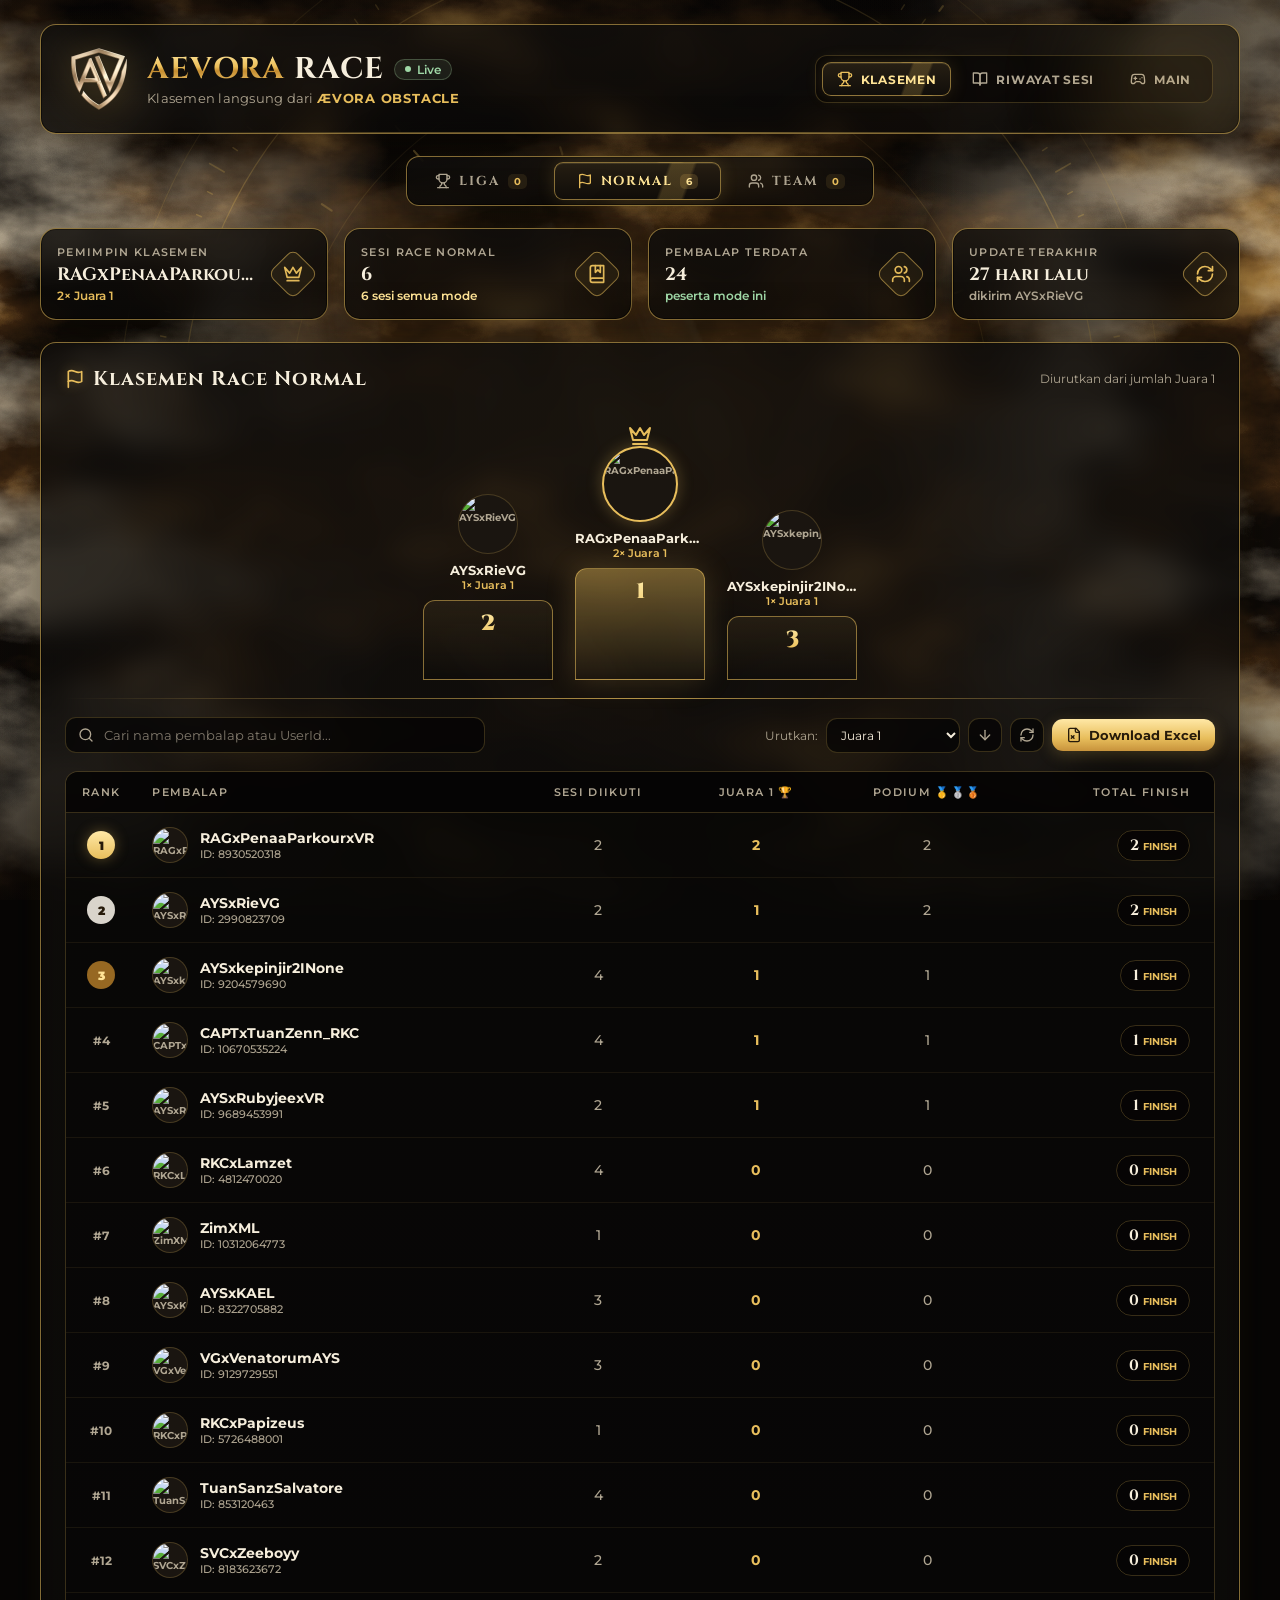
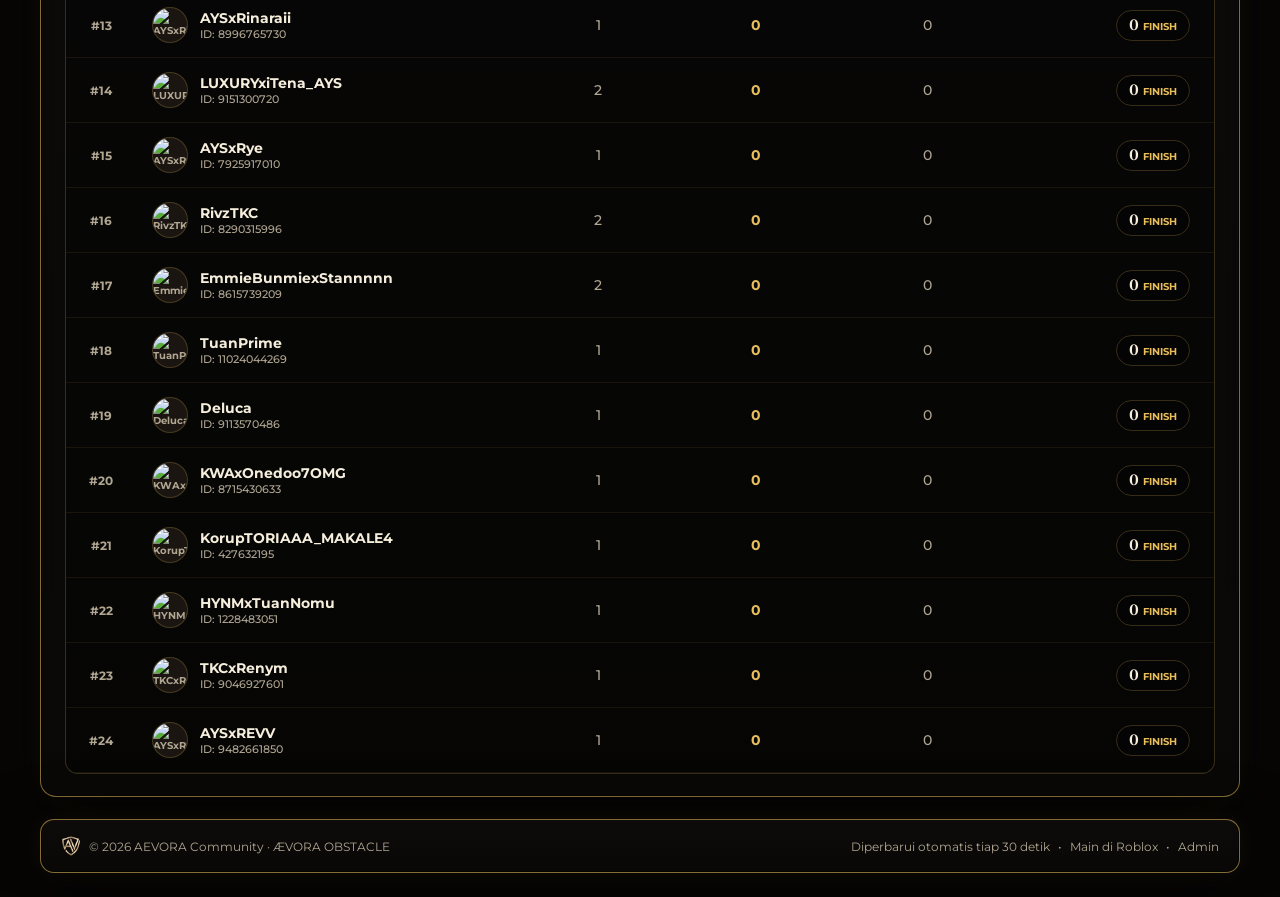
==== commit 05a1b3aa: "Ganti nama jadi AEVORA Race dan pakai logo AEVORA Co-Authored-By: Claude Opus 5.5 <noreply@anthropic" ====
--- a/index.html
+++ b/index.html
@@ -3,13 +3,13 @@
 <head>
 <meta charset="UTF-8">
 <meta name="viewport" content="width=device-width, initial-scale=1.0">
-<title>VIGIB Race · Klasemen Live</title>
+<title>AEVORA Race · Klasemen Live</title>
 <meta name="description" content="Klasemen dan riwayat race ÆVORA OBSTACLE — Race Liga, Normal, dan Team, langsung dari dalam game.">
 <meta name="theme-color" content="#070605">
-<meta property="og:title" content="VIGIB Race · Klasemen Live">
+<meta property="og:title" content="AEVORA Race · Klasemen Live">
 <meta property="og:description" content="Klasemen Liga, Race Normal & Team dari ÆVORA OBSTACLE.">
-<meta property="og:image" content="logo-vg.png">
-<link rel="icon" type="image/png" href="logo-vg.png">
+<meta property="og:image" content="aevora-papan.png">
+<link rel="icon" type="image/png" href="favicon-aevora.png">
 <link rel="preconnect" href="https://fonts.googleapis.com">
 <link rel="preconnect" href="https://fonts.gstatic.com" crossorigin>
 <link href="https://fonts.googleapis.com/css2?family=Montserrat:wght@400;500;600;700;800&family=Cinzel:wght@600;700;800;900&display=swap" rel="stylesheet">
@@ -30,7 +30,7 @@
     radial-gradient(circle at 50% 120%, rgba(255,236,196,.05) 0%, transparent 50%);
   background-attachment:fixed;
 }
-.watermark{position:fixed;inset:0;pointer-events:none;z-index:0;background:url('logo-vg.png') no-repeat center 55%/min(70vw,720px);opacity:.035}
+.watermark{position:fixed;inset:0;pointer-events:none;z-index:0;background:url('logo-aevora.png') no-repeat center 55%/min(70vw,720px);opacity:.035}
 .wrap{position:relative;z-index:1;max-width:1240px;margin:0 auto;padding:24px 20px;display:flex;flex-direction:column;gap:22px}
 .panel{background:linear-gradient(180deg,rgba(46,39,29,.80),rgba(34,29,23,.84));backdrop-filter:blur(14px);-webkit-backdrop-filter:blur(14px);border:1px solid rgba(226,186,112,.18);border-radius:18px}
 .gold-text{background:linear-gradient(180deg,#ffecc4 0%,#e2ba70 55%,#966c30 100%);-webkit-background-clip:text;background-clip:text;color:transparent}
@@ -226,10 +226,10 @@
   .rank{width:24px;height:24px;font-size:11px}
 }
 </style>
-<link rel="stylesheet" href="aevora.css?v=2">
+<link rel="stylesheet" href="aevora.css?v=3">
 </head>
 <body>
-<script src="aevora.js?v=2"></script>
+<script src="aevora.js?v=3"></script>
 <div class="watermark"></div>
 <canvas id="confetti"></canvas>
 <div class="wrap" id="app"></div>
@@ -442,12 +442,12 @@
     riwayat.push({ name: `Riwayat ${label}`, cols, rows });
   }
   const sheets = [...klasemen, ...riwayat];
-  if (!sheets.length) sheets.push({ name: "VIGIB Race", cols: [{ h: "Info", w: 40 }], rows: [["Belum ada data untuk tabel ini"]] });
+  if (!sheets.length) sheets.push({ name: "AEVORA Race", cols: [{ h: "Info", w: 40 }], rows: [["Belum ada data untuk tabel ini"]] });
   return sheets;
 }
 function vigibExcelName(part) {
   const t = new Date(), p = (n) => String(n).padStart(2, "0");
-  return `VIGIB_Race_${part ? part + "_" : ""}${t.getFullYear()}-${p(t.getMonth() + 1)}-${p(t.getDate())}_${p(t.getHours())}${p(t.getMinutes())}.xlsx`;
+  return `AEVORA_Race_${part ? part + "_" : ""}${t.getFullYear()}-${p(t.getMonth() + 1)}-${p(t.getDate())}_${p(t.getHours())}${p(t.getMinutes())}.xlsx`;
 }
 
 const S = { data: null, error: null, lastFetch: 0, avatars: {}, tab: "standings", mode: "liga", q: "", sortBy: "default", order: "desc", known: null };
@@ -524,7 +524,7 @@
   return `<div class="panel stat"><div><div class="k">${esc(label)}</div><div class="v cinzel">${esc(value)}</div><div class="s ${cls}">${esc(sub)}</div></div><div class="badge">${ico(icon)}</div></div>`;
 }
 function empty(text) {
-  return `<div class="empty"><img src="logo-vg.png" alt="VG"><p>${esc(text)}</p></div>`;
+  return `<div class="empty"><img src="logo-aevora.png" alt="AEVORA"><p>${esc(text)}</p></div>`;
 }
 function podium(top) {
   if (!top.length) return "";
@@ -558,8 +558,8 @@
 
   let html = `
   <header class="panel"><div class="glow"></div>
-    <div class="brand"><img src="logo-vg.png" alt="Logo VG">
-      <div><div class="title-row"><h1><span class="gold-text">VIGIB</span> RACE</h1>
+    <div class="brand"><img src="logo-aevora.png" alt="Logo AEVORA">
+      <div><div class="title-row"><h1><span class="gold-text">AEVORA</span> RACE</h1>
         <span class="live ${live ? "on" : "off"}"><span class="dot"></span>${live ? "Live" : (S.error ? "Offline" : "Memuat")}</span></div>
         <p>Klasemen langsung dari <b class="gold">ÆVORA OBSTACLE</b></p></div>
     </div>
@@ -639,7 +639,7 @@
   }
 
   html += `
-  <footer class="panel"><div class="f"><img src="logo-vg.png" alt="">© 2026 AEVORA Community · ÆVORA OBSTACLE</div>
+  <footer class="panel"><div class="f"><img src="logo-aevora.png" alt="">© 2026 AEVORA Community · ÆVORA OBSTACLE</div>
     <div class="f"><span>Diperbarui otomatis tiap 30 detik</span><span>•</span><a href="${ROBLOX_GAME_URL}" target="_blank" rel="noopener">Main di Roblox</a><span>•</span><a href="admin.html">Admin</a></div></footer>
   ${S.toast ? `<div class="panel toast">${ico("sparkles")}<span>${esc(S.toast)}</span></div>` : ""}`;
 
--- a/aevora.css
+++ b/aevora.css
@@ -37,7 +37,7 @@
   animation:aevNaik linear infinite;opacity:0}
 @keyframes aevNaik{0%{transform:translate3d(0,0,0);opacity:0}10%{opacity:.9}80%{opacity:.6}
   100%{transform:translate3d(var(--dx,20px),-105vh,0);opacity:0}}
-.watermark{z-index:1;opacity:.045;filter:sepia(1) saturate(1.6) brightness(1.1)}
+.watermark{z-index:1;opacity:.05}
 .wrap{z-index:2}
 #confetti{z-index:60}
 @media (prefers-reduced-motion:reduce){
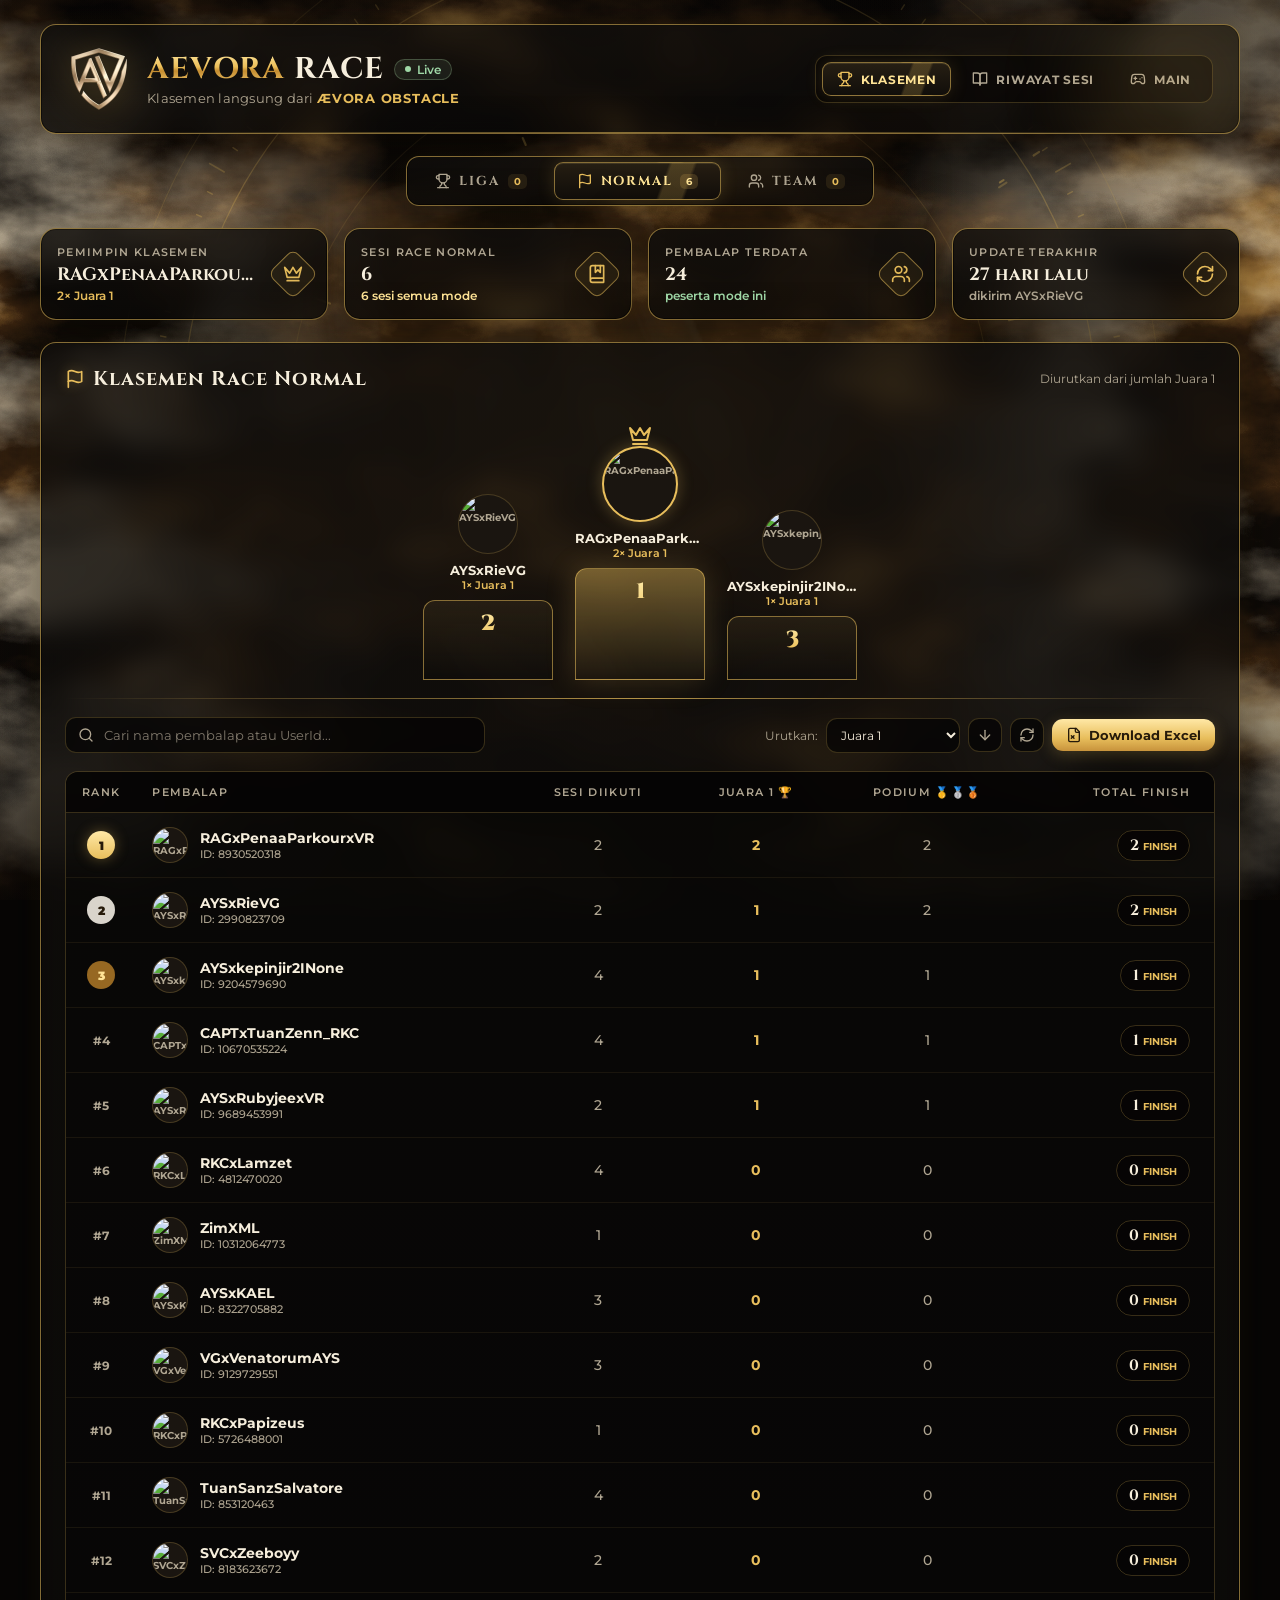
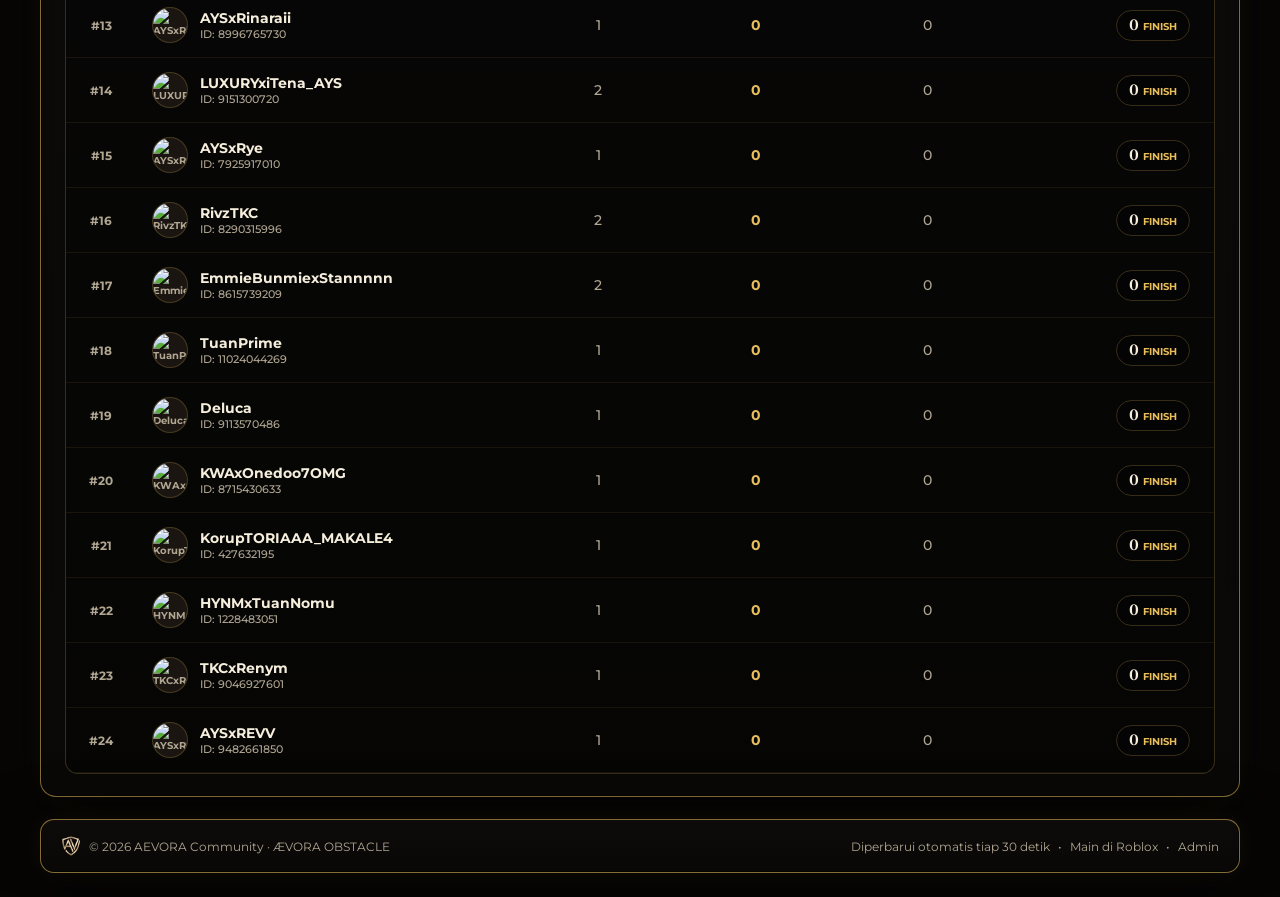
==== commit de582617: "Panel admin & halaman kode akses ikut tema AEVORA Co-Authored-By: Claude Opus 5.5 <noreply@anthropic" ====
--- a/index.html
+++ b/index.html
@@ -226,10 +226,10 @@
   .rank{width:24px;height:24px;font-size:11px}
 }
 </style>
-<link rel="stylesheet" href="aevora.css?v=3">
+<link rel="stylesheet" href="aevora.css?v=4">
 </head>
 <body>
-<script src="aevora.js?v=3"></script>
+<script src="aevora.js?v=4"></script>
 <div class="watermark"></div>
 <canvas id="confetti"></canvas>
 <div class="wrap" id="app"></div>
--- a/aevora.css
+++ b/aevora.css
@@ -38,7 +38,7 @@
 @keyframes aevNaik{0%{transform:translate3d(0,0,0);opacity:0}10%{opacity:.9}80%{opacity:.6}
   100%{transform:translate3d(var(--dx,20px),-105vh,0);opacity:0}}
 .watermark{z-index:1;opacity:.05}
-.wrap{z-index:2}
+.wrap{position:relative;z-index:2}
 #confetti{z-index:60}
 @media (prefers-reduced-motion:reduce){
   .aev-sky .lapis1,.aev-sky .lapis1b,.aev-sky .lapis2,.aev-sky .putar,.aev-sky .putarBalik,.aev-sky .bara{animation:none}
@@ -128,6 +128,22 @@
 .item{background:rgba(8,7,6,.6);border-color:var(--tepi-redup)}
 .role.super{background:linear-gradient(180deg,#ffe8a6,#e8be5c)}
 .login img{filter:drop-shadow(0 0 22px rgba(232,190,92,.45))}
+.brand a,.who a{text-decoration:none}
+.who .btn,.who a.btn{text-decoration:none}
+th{border-bottom-color:var(--tepi-redup)}
+.tw{border-color:var(--tepi-redup);background:rgba(5,4,4,.45)}
+tr.deleted td{opacity:.45}
+.item:hover{border-color:var(--tepi);box-shadow:0 0 20px rgba(232,190,92,.07)}
+.item .t{font-family:var(--display);letter-spacing:.04em;font-size:15px}
+.bar h2,.modal h3{letter-spacing:.05em}
+.bar h2::before,.modal h3::before{content:"";display:inline-block;width:8px;height:8px;margin:0 10px 3px 2px;transform:rotate(45deg);border:1px solid var(--gold);background:rgba(232,190,92,.25);box-shadow:0 0 8px rgba(232,190,92,.5)}
+.sec h4{letter-spacing:.14em}
+.modal-bg{background:rgba(4,3,2,.72);backdrop-filter:blur(6px);-webkit-backdrop-filter:blur(6px)}
+.modal{background:linear-gradient(180deg,rgba(20,17,13,.97),rgba(10,9,8,.97))}
+.role.admin{background:rgba(232,190,92,.08);color:var(--hi);border:1px solid var(--tepi-redup)}
+.tag.ed{background:rgba(232,190,92,.10);color:var(--hi)}
+.msg.warn,.warnbox{border-color:var(--tepi);background:rgba(232,190,92,.07)}
+.btn.danger{background:rgba(5,4,4,.65)}
 
 .stats{grid-template-columns:repeat(4,minmax(0,1fr))}
 @media (max-width:600px){
@@ -140,3 +156,4 @@
 }
 @media (max-width:380px){ .stats{grid-template-columns:minmax(0,1fr)} }
 @media (min-width:601px) and (max-width:900px){ .stats{grid-template-columns:repeat(2,minmax(0,1fr))} }
+input,select{color-scheme:dark}
